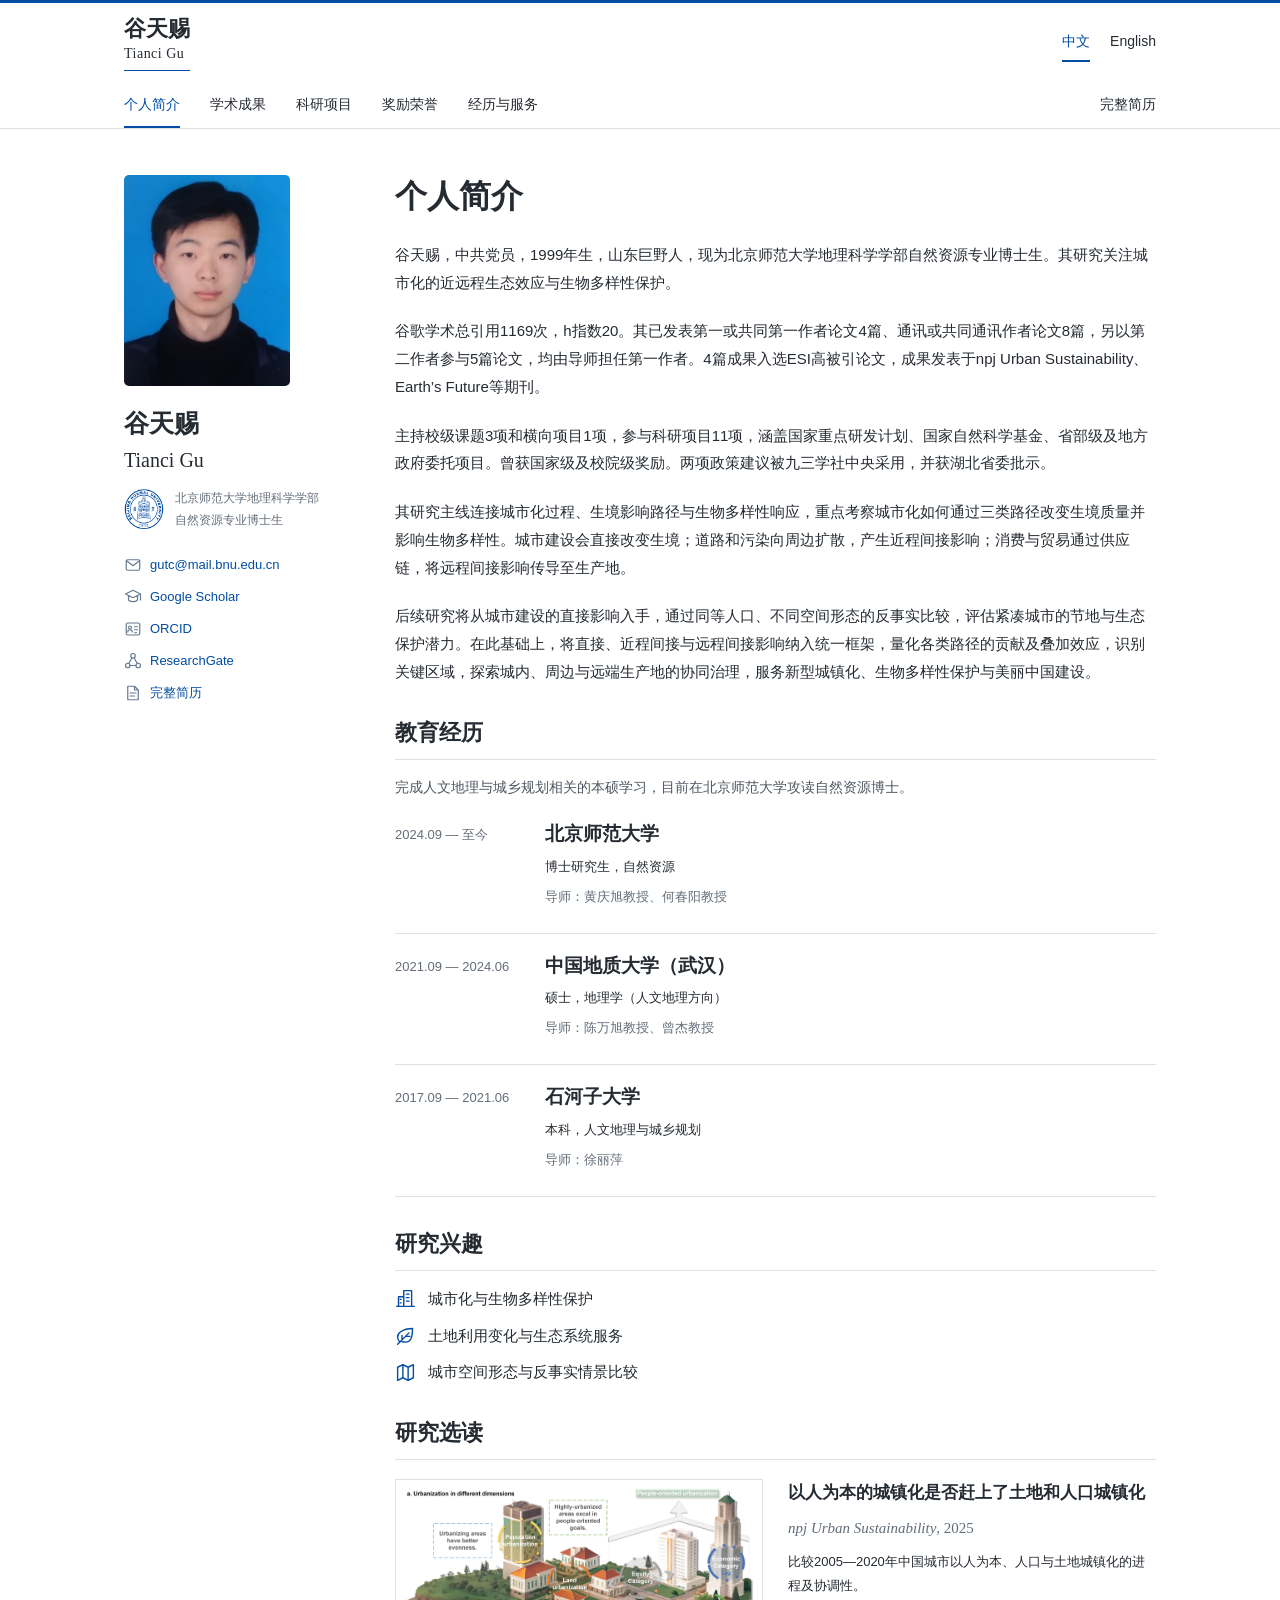
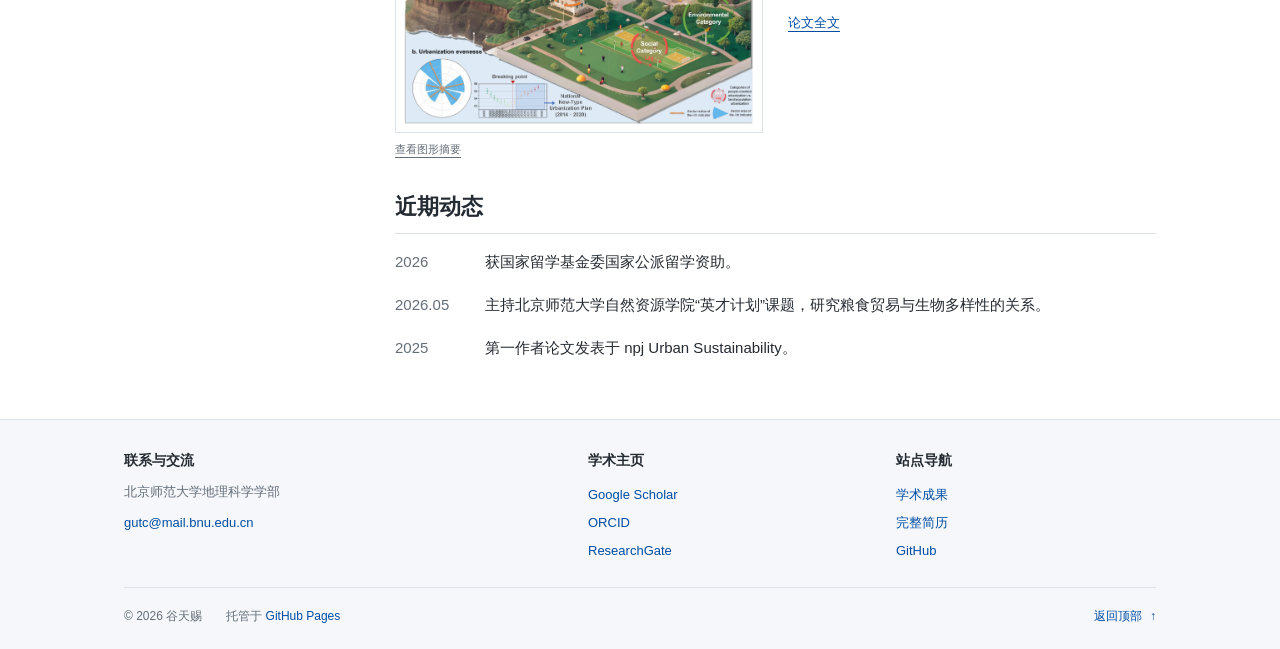
==== index.html @ 749463bf "fix(content): reconcile publication metadata and downloadable CV" ====
<!doctype html>
<html lang="zh-CN">
<head>
  <meta charset="utf-8">
  <meta name="viewport" content="width=device-width, initial-scale=1">
  <meta name="description" content="谷天赐，北京师范大学自然资源博士生，研究城市化生态效应与生物多样性保护。个人简介。">
  <meta name="theme-color" content="#004da3">
  <meta property="og:title" content="谷天赐 个人简介">
  <meta property="og:description" content="Tianci Gu, PhD student in Natural Resources at Beijing Normal University.">
  <meta property="og:type" content="website">
  <link rel="canonical" href="https://sea993.github.io/CV_GUTIANCI/">
  <link rel="icon" href="assets/favicon.svg" type="image/svg+xml">
  <link rel="stylesheet" href="assets/style.css?v=1791884902904368500">
  <title>谷天赐 个人简介</title>
  <script src="assets/content.js?v=1791884902904368500" defer></script>
  <script src="assets/app.js?v=1791884902904368500" defer></script>
</head>
<body id="top" data-page="about" data-asset-version="1791884902904368500">
  <a class="skip-link" href="#main" data-i18n="skip">跳到正文</a>
  <header class="site-header">
    <div class="header-inner">
      <a class="wordmark" href="index.html" data-page-link="about"><span lang="zh-CN" data-profile-name="zh">谷天赐</span><span class="wordmark-en" lang="en" data-profile-name="en">Tianci Gu</span></a>
      <div class="header-controls">
        <div class="language-switch" role="group" aria-label="语言选择 Language selection">
          <button type="button" data-language="zh" aria-pressed="true">中文</button>
          <button type="button" data-language="en" aria-pressed="false">English</button>
        </div>
        <button class="menu-button" type="button" aria-expanded="false" aria-controls="site-nav" data-i18n="menu">菜单</button>
      </div>
    </div>
    <nav class="site-nav" id="site-nav" aria-label="主要导航"><a href="index.html" data-page-link="about" data-i18n="about" aria-current="page">个人简介</a><a href="publications.html" data-page-link="publications" data-i18n="publications">学术成果</a><a href="projects.html" data-page-link="projects" data-i18n="projects">科研项目</a><a href="awards.html" data-page-link="awards" data-i18n="awards">奖励荣誉</a><a href="service.html" data-page-link="service" data-i18n="service">经历与服务</a><a href="cv.html" data-page-link="cv" data-i18n="cv">完整简历</a></nav>
  </header>
  <main id="main" class="page-shell"><section id="about" class="about-layout" aria-labelledby="home-title">
  <aside class="profile-sidebar">
    <figure class="portrait-block"><img src="assets/portrait.jpeg" width="150" height="191" alt="谷天赐 Tianci Gu" fetchpriority="high"></figure>
    <h2 id="profile-name">谷天赐 <span>Tianci Gu</span></h2>
    <div class="profile-institution"><img class="institution-seal" src="assets/bnu-seal.png" width="40" height="40" alt="北京师范大学 Beijing Normal University"><p id="profile-position" class="profile-position">北京师范大学地理科学学部<br>自然资源专业博士生</p></div>
    <div class="contact-links">
  <a href="mailto:gutc@mail.bnu.edu.cn" data-email><svg class="contact-icon" aria-hidden="true"><use href="assets/icons.svg#mail"></use></svg><span>gutc@mail.bnu.edu.cn</span></a>
  <a id="scholar-link" href="https://scholar.google.com/citations?user=gLpuU54AAAAJ" target="_blank" rel="noopener"><svg class="contact-icon" aria-hidden="true"><use href="assets/icons.svg#scholar"></use></svg><span>Google Scholar</span></a>
  <a id="orcid-link" href="https://orcid.org/0000-0001-9466-5545" target="_blank" rel="noopener"><svg class="contact-icon" aria-hidden="true"><use href="assets/icons.svg#identity"></use></svg><span>ORCID</span></a>
  <a id="researchgate-link" href="https://www.researchgate.net/profile/Tianci-Gu-2" target="_blank" rel="noopener"><svg class="contact-icon" aria-hidden="true"><use href="assets/icons.svg#network"></use></svg><span>ResearchGate</span></a>
  <a href="cv.html" data-page-link="cv"><svg class="contact-icon" aria-hidden="true"><use href="assets/icons.svg#document"></use></svg><span data-i18n="cv">完整简历</span></a>
</div>
  </aside>
  <div class="about-main">
    <h1 id="home-title" class="about-title" data-i18n="about">个人简介</h1>
    <div id="home-biography" class="home-biography"></div>
    <section id="education" class="home-education" aria-labelledby="education-title">
      <h2 id="education-title" data-i18n="education">教育经历</h2>
      <p class="page-lead" data-page-summary="education"></p>
      <div id="education-list" class="education-list"></div>
    </section>
    <h2 data-i18n="researchInterests">研究兴趣</h2><ul id="home-research" class="research-interests"></ul>
    <h2 data-i18n="selectedResearch">研究选读</h2><div id="home-featured" class="featured-research"></div>
    <h2 data-i18n="recentNews">近期动态</h2><ul id="home-news" class="news-list"></ul>
  </div>
</section><noscript><p>请开启JavaScript浏览网站内容，或<a href="assets/tianci-gu-cv.docx?v=1791884902904368500">下载Word简历</a>。 Enable JavaScript to browse this site, or download the CV.</p></noscript></main>
  <footer class="site-footer" id="site-footer">
    <div class="footer-inner">
      <div class="footer-main">
        <section class="footer-contact" aria-labelledby="footer-contact-title">
          <h2 id="footer-contact-title" data-i18n="footerContact">联系与交流</h2>
          <p id="footer-affiliation">北京师范大学地理科学学部</p>
          <a href="mailto:gutc@mail.bnu.edu.cn" data-email><span>gutc@mail.bnu.edu.cn</span></a>
        </section>
        <nav aria-labelledby="footer-academic-title">
          <h2 id="footer-academic-title" data-i18n="footerAcademic">学术主页</h2>
          <ul>
            <li><a id="footer-scholar-link" href="https://scholar.google.com/citations?user=gLpuU54AAAAJ" target="_blank" rel="noopener">Google Scholar</a></li>
            <li><a id="footer-orcid-link" href="https://orcid.org/0000-0001-9466-5545" target="_blank" rel="noopener">ORCID</a></li>
            <li><a id="footer-researchgate-link" href="https://www.researchgate.net/profile/Tianci-Gu-2" target="_blank" rel="noopener">ResearchGate</a></li>
          </ul>
        </nav>
        <nav aria-labelledby="footer-explore-title">
          <h2 id="footer-explore-title" data-i18n="footerExplore">站点导航</h2>
          <ul>
            <li><a href="publications.html" data-page-link="publications" data-i18n="publications">学术成果</a></li>
            <li><a href="cv.html" data-page-link="cv" data-i18n="cv">完整简历</a></li>
            <li><a href="https://github.com/sea993/CV_GUTIANCI" target="_blank" rel="noopener">GitHub</a></li>
          </ul>
        </nav>
      </div>
      <div class="footer-bottom">
        <p id="footer-copyright">© 2026 谷天赐</p>
        <p class="footer-host"><span data-i18n="footerHosted">托管于</span> <a href="https://pages.github.com/" target="_blank" rel="noopener">GitHub Pages</a></p>
        <a class="back-to-top" href="#top"><span data-i18n="backToTop">返回顶部</span><span aria-hidden="true">↑</span></a>
      </div>
    </div>
  </footer>
</body>
</html>
---- assets/style.css ----
:root {
  --ink: #252b32; --muted: #646e79; --accent: #004da3; --line: #dce2e8;
  --heading-font: Georgia, "Microsoft YaHei", serif;
  --body-font: "Microsoft YaHei", "PingFang SC", sans-serif;
  --interface-font: "Segoe UI", "Microsoft YaHei", sans-serif;
}
* { box-sizing: border-box; }
html { scroll-padding-top: 130px; }
body { margin: 0; min-height: 100vh; display: flex; flex-direction: column; color: var(--ink); background: #fff; font: 15px/1.85 var(--body-font); }
html[lang="en"] body { font-family: var(--interface-font); }
a { color: var(--accent); text-underline-offset: 4px; text-decoration-thickness: 1px; }
a:hover { text-decoration: underline; }
button, input { font: inherit; color: inherit; }
button { cursor: pointer; }
button:focus-visible, a:focus-visible, input:focus-visible, summary:focus-visible { outline: 2px solid var(--accent); outline-offset: 4px; }
img { display: block; max-width: 100%; }
[hidden] { display: none !important; }
h1, h2, h3 { font-family: var(--heading-font); }
h2 { font-size: 22px; line-height: 1.45; margin: 0 0 17px; }
p { margin: 0 0 16px; }
.visually-hidden { position: absolute; width: 1px; height: 1px; padding: 0; overflow: hidden; clip: rect(0,0,0,0); white-space: nowrap; border: 0; }
.skip-link { position: fixed; left: 20px; top: -100px; z-index: 20; background: #fff; padding: 10px 20px; }
.skip-link:focus { top: 10px; }
.site-header { flex: none; border-top: 3px solid var(--accent); border-bottom: 1px solid var(--line); background: #fff; position: sticky; top: 0; z-index: 10; }
.header-inner { max-width: 1096px; margin: auto; min-height: 70px; padding: 12px 32px; display: flex; align-items: center; justify-content: space-between; gap: 24px; }
.wordmark { display: inline-grid; justify-items: start; gap: 2px; flex: none; padding-bottom: 7px; border-bottom: 1px solid var(--accent); color: var(--ink); font: 700 22px/1.25 var(--heading-font); text-decoration: none; white-space: nowrap; }
.wordmark-en { font: 400 14px/1.3 var(--heading-font); letter-spacing: .035em; }
.wordmark:hover { color: var(--accent); text-decoration: none; }
.header-controls { display: flex; align-items: center; gap: 24px; }
.language-switch { display: flex; gap: 20px; font: 14px/1.5 var(--interface-font); }
.language-switch button { padding: 8px 0; border: 0; border-bottom: 2px solid transparent; background: none; }
.language-switch button[aria-pressed="true"] { color: var(--accent); border-bottom-color: var(--accent); }
.site-nav { max-width: 1096px; padding: 0 32px; margin: auto; display: flex; gap: 30px; align-items: center; font: 14px/1.5 var(--interface-font); }
.site-nav a { color: var(--ink); padding: 11px 0; border-bottom: 2px solid transparent; text-decoration: none; white-space: nowrap; }
.site-nav a:hover, .site-nav a[aria-current="page"] { color: var(--accent); }
.site-nav a[aria-current="page"] { border-bottom-color: var(--accent); }
.site-nav a:last-child { margin-left: auto; }
.menu-button { display: none; padding: 7px 13px; border: 1px solid var(--line); background: none; font: 14px var(--interface-font); }
.page-shell { width: 100%; flex: 1; max-width: 1096px; margin: 0 auto; padding: 0 32px 42px; }
.site-footer { flex: none; background: #f5f7fa; border-top: 1px solid var(--line); color: var(--muted); font: 13px/1.7 var(--interface-font); }
.footer-inner { max-width: 1096px; margin: 0 auto; padding: 30px 32px 20px; }
.footer-main { display: grid; grid-template-columns: minmax(0,1.6fr) minmax(0,1fr) minmax(0,1fr); gap: 48px; }
.site-footer h2 { margin: 0 0 10px; color: var(--ink); font: 600 14px/1.5 var(--interface-font); }
.site-footer p { margin: 0; }
.footer-contact p { max-width: 290px; margin-bottom: 6px; }
.site-footer a { display: inline-block; padding: 3px 0; text-decoration: none; }
.site-footer a:hover { text-decoration: underline; }
.site-footer ul { list-style: none; margin: 0; padding: 0; }
.footer-bottom { display: flex; align-items: center; gap: 24px; margin-top: 22px; padding-top: 15px; border-top: 1px solid var(--line); font-size: 12px; }
.site-footer .back-to-top { display: inline-flex; align-items: center; gap: 8px; margin-left: auto; white-space: nowrap; }
.about-layout { display: grid; grid-template-columns: 215px minmax(0,1fr); gap: 56px; padding-top: 46px; }
.profile-sidebar .portrait-block { margin: 0 0 22px; }
.portrait-block img { width: 150px; height: 191px; object-fit: cover; object-position: center 26%; border-radius: 5px; }
.profile-sidebar .portrait-block img { width: 166px; height: 211px; }
.profile-institution { display: flex; align-items: center; gap: 11px; margin: 0 0 22px; }
.institution-seal { width: 40px; height: 40px; flex: none; }
.profile-institution .profile-position { margin: 0; font-size: 12px; }
.profile-sidebar #profile-name { font-size: 25px; margin: 0 0 14px; }
.profile-sidebar #profile-name span { display: block; margin: 7px 0 0; font-size: 20px; font-weight: 400; }
.profile-position { color: var(--muted); font-size: 13px; line-height: 1.85; margin-bottom: 20px; }
.contact-links { display: flex; flex-wrap: wrap; gap: 10px 24px; font: 14px/1.7 var(--interface-font); }
.contact-links a { display: inline-flex; align-items: center; gap: 8px; text-decoration: none; }
.contact-icon, .interest-icon { width: 18px; height: 18px; flex: none; fill: none; stroke: currentColor; stroke-width: 1.6; stroke-linecap: round; stroke-linejoin: round; }
.contact-icon { color: #667b92; }
.contact-links a:hover .contact-icon { color: var(--accent); }
.contact-links a:hover { text-decoration: underline; }
.profile-sidebar .contact-links { flex-direction: column; align-items: flex-start; font-size: 13px; gap: 10px; }
.about-title { font: 700 32px/1.35 var(--heading-font); margin: 0 0 23px; }
.home-biography p { margin-bottom: 21px; }
.about-main > h2, .home-education > h2 { margin: 31px 0 14px; padding-bottom: 10px; border-bottom: 1px solid var(--line); }
.plain-list { margin: 0; padding-left: 21px; }
.plain-list li { padding-left: 3px; margin-bottom: 7px; }
.research-interests { margin: 0; padding: 0; list-style: none; display: grid; gap: 9px; }
.research-interests li { display: flex; align-items: center; gap: 12px; }
.interest-icon { color: var(--accent); width: 21px; height: 21px; }
.featured-study { display: grid; grid-template-columns: minmax(0,1fr) minmax(0,1fr); gap: 25px; align-items: start; padding: 5px 0 2px; }
.research-figure { margin: 0; min-width: 0; }
.research-image-link { display: block; background: #fff; border: 1px solid var(--line); padding: 8px; }
.research-image-link:hover { border-color: var(--accent); }
.research-figure img { width: 100%; height: auto; display: block; }
.research-figure figcaption { margin-top: 8px; font: 11px/1.6 var(--interface-font); color: var(--muted); }
.research-figure figcaption br { display: none; }
.research-figure figcaption a { color: var(--muted); margin-right: 6px; }
.featured-copy h3 { margin: 0 0 10px; font: 600 17px/1.6 var(--body-font); }
html[lang="en"] .featured-copy h3 { font-family: var(--interface-font); font-size: 17px; }
.featured-copy h3 a { color: var(--ink); text-decoration: none; }
.featured-copy h3 a:hover { color: var(--accent); text-decoration: underline; }
.featured-copy p { margin-bottom: 10px; font-size: 13px; line-height: 1.85; }
.featured-copy .featured-venue { color: var(--muted); font: 15px/1.6 var(--heading-font); }
.article-link { font: 13px/1.7 var(--interface-font); text-underline-offset: 4px; }
.news-list { padding: 0; margin: 0; list-style: none; }
.news-list li { display: grid; grid-template-columns: 78px minmax(0,1fr); gap: 12px; margin-bottom: 15px; }
.news-date { color: var(--muted); font-family: var(--interface-font); font-variant-numeric: tabular-nums; }
.about-section { padding-top: 26px; }
.profile-header { display: grid; grid-template-columns: minmax(0,1fr) 150px; gap: 55px; margin-bottom: 27px; }
#profile-name { font: 700 38px/1.3 var(--heading-font); margin: 0 0 18px; }
#profile-name span { font-size: 24px; font-weight: 400; margin-left: 20px; white-space: nowrap; }
.bio { margin-bottom: 18px; }
.profile-header .portrait-block { margin: 4px 0 0; }
.biography { max-width: 960px; }
.scholar-summary { margin-top: 28px; }
.metrics-table { width: 540px; max-width: 100%; border-collapse: collapse; font: 15px/1.7 var(--interface-font); border-top: 1px solid var(--ink); }
.metrics-table th, .metrics-table td { padding: 8px 18px 8px 0; border-bottom: 1px solid var(--line); text-align: right; font-weight: 400; }
.metrics-table th:first-child { text-align: left; width: 40%; }
.metrics-table thead { color: var(--muted); font-size: 13px; }
.metrics-table tbody td { font-size: 18px; font-variant-numeric: tabular-nums; }
.metrics-note { color: var(--muted); font: 12px/1.7 var(--interface-font); margin: 10px 0 0; }
.research-statement { margin-top: 31px; max-width: 960px; }
.personal-details { margin-top: 24px; font-size: 13px; }
.personal-details summary { color: var(--muted); cursor: pointer; width: max-content; }
.personal-details dl { display: grid; grid-template-columns: max-content 1fr max-content 1fr; gap: 8px 22px; margin-top: 18px; }
.personal-details dt { color: var(--muted); }
.personal-details dd { margin: 0; overflow-wrap: anywhere; }
.content-section { padding-top: 40px; }
.page-title { font: 700 32px/1.4 var(--heading-font); margin: 0 0 25px; padding-bottom: 13px; border-bottom: 1px solid var(--line); }
.page-lead { max-width: 960px; margin: 0 0 27px; color: #4d5761; font-size: 15px; line-height: 1.9; }
.education-item { display: grid; grid-template-columns: 190px minmax(0,1fr); gap: 28px; padding: 23px 0; border-bottom: 1px solid var(--line); }
.education-item:first-child { padding-top: 4px; }
.school-name { margin: 0 0 9px; font: 600 22px/1.5 var(--heading-font); }
.education-item p { margin-bottom: 6px; }
.education-item .dates { color: var(--muted); font: 14px/1.75 var(--interface-font); padding-top: 4px; }
.advisors { color: var(--muted); font-size: 14px; }
.education-scores { display: flex; flex-wrap: wrap; gap: 6px 30px; font: 13px/1.8 var(--interface-font); }
.home-education .page-lead { font-size: 14px; margin-bottom: 18px; }
.home-education .education-item { grid-template-columns: 130px minmax(0,1fr); gap: 20px; padding: 18px 0; }
.home-education .education-item:first-child { padding-top: 2px; }
.home-education .school-name { font-size: 19px; margin-bottom: 6px; }
.home-education .education-item p { font-size: 13px; }
.publication-tools { margin: 0 0 22px; }
.publication-filters { display: flex; flex-wrap: wrap; gap: 6px 23px; margin-bottom: 17px; }
.filter-button { border: 0; border-bottom: 2px solid transparent; background: none; padding: 6px 0; color: var(--muted); font: 13px/1.75 var(--interface-font); }
.filter-button[aria-pressed="true"] { color: var(--accent); border-bottom-color: var(--accent); }
.filter-button:hover { color: var(--accent); }
.search-label { display: block; width: 370px; max-width: 100%; }
.search-label input { border: 1px solid #a9b3bf; background: #fff; border-radius: 0; width: 100%; padding: 8px 12px; font: 14px/1.7 var(--interface-font); }
.result-count { margin: 0 0 10px; color: var(--muted); font: 12px/1.7 var(--interface-font); }
.publication { padding: 17px 0; border-bottom: 1px solid var(--line); }
.publication:first-child { padding-top: 2px; }
.publication-illustrated { display: grid; grid-template-columns: 215px minmax(0,1fr); gap: 25px; align-items: start; }
.publication-illustrated .research-figure figcaption br { display: block; }
.publication-copy { min-width: 0; padding-left: 32px; }
.publication-title { position: relative; font: 600 17px/1.65 var(--interface-font); margin: 0 0 7px; }
.publication-number { position: absolute; top: 0; left: -32px; min-width: 24px; text-align: right; color: var(--accent); font-weight: 400; font-variant-numeric: tabular-nums; }
.publication p { margin: 6px 0; overflow-wrap: anywhere; }
.original-title { color: var(--muted); font-size: 13px; }
.authors { color: #4d5761; font-size: 13px; line-height: 1.8; }
.authors strong { color: var(--ink); font-weight: 600; }
.venue { font-size: 14px; }
.venue em { font-family: var(--heading-font); font-size: 16px; }
.publication-notes { display: flex; gap: 20px; flex-wrap: wrap; color: var(--muted); font: 12px/1.7 var(--interface-font); }
.status { color: var(--accent); }
.empty-message { padding: 24px 0; }
.group-block { margin-bottom: 28px; }
.group-title { font: 600 22px/1.5 var(--heading-font); margin: 0 0 16px; }
.record-list { list-style: none; margin: 0; padding: 0; }
.record-item { display: grid; grid-template-columns: 175px minmax(0,1fr); gap: 27px; padding: 12px 0; }
.record-date { color: var(--muted); font: 13px/1.8 var(--interface-font); margin: 2px 0 0; font-variant-numeric: tabular-nums; }
.record-title { font-size: 16px; font-weight: 600; line-height: 1.8; margin: 0; }
.record-program { color: var(--muted); font-size: 13px; line-height: 1.85; margin: 7px 0 0; }
.record-full { font-size: 14px; margin: 0; }
#award-list .record-item { grid-template-columns: 102px minmax(0,1fr); gap: 22px; padding: 9px 0; }
#award-list .record-title { font-size: 15px; font-weight: 400; }
.skills-list { display: grid; grid-template-columns: 160px minmax(0,1fr); gap: 15px 25px; margin: 0; font-size: 14px; }
.skills-list dt { font-weight: 600; }
.skills-list dd { margin: 0; }
.service-group { margin-bottom: 33px; }
.service-group > .group-title { padding-bottom: 12px; border-bottom: 1px solid var(--line); margin-bottom: 23px; }
.service-entry { margin-bottom: 25px; }
.service-title { font: 600 16px/1.8 var(--body-font); margin: 0 0 9px; }
html[lang="en"] .service-title { font-family: var(--interface-font); }
.service-entry ul { padding-left: 22px; margin: 0; }
.service-entry li { padding-left: 3px; margin-bottom: 7px; overflow-wrap: anywhere; }
.policy-list { list-style: none; margin: 0; padding: 0 0 0 6px; }
.policy-list li { padding-left: 16px; text-indent: -16px; }
.policy-list li > span { display: inline-block; width: 16px; text-indent: 0; }
.print-actions { padding-top: 28px; display: flex; justify-content: flex-end; align-items: center; flex-wrap: wrap; gap: 22px; font: 14px var(--interface-font); }
.print-actions button { background: #fff; border: 1px solid var(--line); padding: 8px 16px; font: inherit; }
body[data-page="cv"] .content-section { padding-top: 42px; }
body[data-page="cv"] .page-title { font-size: 28px; }
@media (max-width: 850px) {
  .menu-button { display: block; }
  .site-nav { display: none; flex-wrap: wrap; gap: 0 25px; padding-bottom: 12px; }
  .site-nav.is-open { display: flex; }
  .site-nav a:last-child { margin-left: 0; }
  html { scroll-padding-top: 90px; }
  .about-layout { grid-template-columns: 190px minmax(0,1fr); gap: 33px; }
  .education-item { grid-template-columns: 155px minmax(0,1fr); gap: 23px; }
}
@media (max-width: 700px) {
  .about-layout { display: block; padding-top: 28px; }
  .profile-sidebar { display: grid; grid-template-columns: 90px minmax(0,1fr); gap: 9px 20px; margin-bottom: 30px; }
  .profile-sidebar .portrait-block { grid-column: 1; grid-row: 1 / span 2; margin: 0; }
  .profile-sidebar .portrait-block img { width: 90px; height: 115px; }
  .profile-sidebar #profile-name { grid-column: 2; grid-row: 1; margin: 0; font-size: 24px; }
  .profile-sidebar #profile-name span { margin-top: 4px; font-size: 18px; }
  .profile-sidebar .profile-institution { grid-column: 2; grid-row: 2; margin: 0; gap: 8px; }
  .profile-sidebar .institution-seal { width: 30px; height: 30px; }
  .profile-sidebar .profile-position { margin: 0; font-size: 11px; }
  .profile-sidebar .contact-links { grid-column: 1 / -1; flex-direction: row; gap: 9px 20px; margin-top: 9px; }
}
@media (max-width: 600px) {
  body { font-size: 14px; line-height: 1.9; }
  .header-inner { padding: 11px 20px; gap: 14px; min-height: 69px; }
  .wordmark { font-size: 20px; gap: 1px; padding-bottom: 5px; }
  .wordmark-en { font-size: 12px; }
  .header-controls { gap: 15px; }
  .language-switch { gap: 13px; font-size: 13px; }
  .menu-button { font-size: 12px; padding: 6px 9px; }
  .site-nav { padding-left: 20px; padding-right: 20px; font-size: 13px; }
  .page-shell { padding: 0 20px 42px; }
  .footer-inner { padding: 28px 20px 18px; }
  .footer-main { grid-template-columns: repeat(2,minmax(0,1fr)); gap: 23px 28px; }
  .footer-contact { grid-column: 1 / -1; }
  .footer-bottom { display: grid; grid-template-columns: minmax(0,1fr) auto; gap: 4px 16px; margin-top: 23px; }
  #footer-copyright, .footer-host { grid-column: 1; }
  .site-footer .back-to-top { grid-column: 2; grid-row: 1 / span 2; }
  .about-title { font-size: 28px; }
  h2 { font-size: 21px; }
  .news-list li { grid-template-columns: 66px minmax(0,1fr); gap: 11px; }
  .profile-header { grid-template-columns: minmax(0,1fr) 90px; gap: 16px; margin-bottom: 23px; }
  .profile-copy { display: contents; }
  .profile-header #profile-name { grid-column: 1; grid-row: 1; font-size: 30px; margin: 0; align-self: start; }
  .profile-header #profile-name span { display: block; margin: 8px 0 0; font-size: 20px; }
  .profile-header .portrait-block { grid-column: 2; grid-row: 1 / span 2; margin: 0; }
  .profile-header .portrait-block img { width: 90px; height: 115px; }
  .profile-header .profile-position { grid-column: 1; grid-row: 2; margin: 0; font-size: 12px; }
  .profile-header .bio, .profile-header .contact-links { grid-column: 1 / -1; }
  .contact-links { font-size: 13px; gap: 9px 20px; }
  .metrics-table { font-size: 14px; }
  .metrics-table th, .metrics-table td { padding-right: 8px; }
  .metrics-table thead { font-size: 12px; }
  .metrics-table tbody td { font-size: 17px; }
  .personal-details dl { grid-template-columns: max-content 1fr; gap: 8px 18px; }
  .content-section { padding-top: 28px; }
  .page-title { font-size: 28px; margin-bottom: 22px; }
  .education-item { display: block; padding: 21px 0; }
  .education-item .dates { padding: 0; margin-bottom: 10px; }
  .school-name { font-size: 21px; }
  .education-scores { gap: 5px 22px; font-size: 13px; }
  .advisors { font-size: 13px; }
  .publication-filters { gap: 5px 18px; }
  .publication-title { font-size: 16px; }
  .featured-study { grid-template-columns: 1fr; gap: 16px; }
  .featured-copy h3, html[lang="en"] .featured-copy h3 { font-size: 16px; }
  .publication-illustrated { display: block; }
  .publication-illustrated .research-figure { max-width: 440px; margin: 0 0 18px; }
  .publication-illustrated .research-figure figcaption br { display: none; }
  .venue em { font-size: 15px; }
  .group-title { font-size: 21px; }
  .record-item { display: block; padding: 13px 0; }
  .record-date { margin: 0 0 6px; }
  .record-title { font-size: 15px; }
  #award-list .record-item { display: grid; grid-template-columns: 64px minmax(0,1fr); gap: 15px; }
  #award-list .record-title { font-size: 14px; }
  .skills-list { grid-template-columns: 1fr; gap: 6px; }
  .skills-list dd { margin-bottom: 13px; }
  .service-title { font-size: 15px; }
}
@media print {
  html { scroll-padding-top: 0; }
  body { display: block; min-height: 0; font-size: 10pt; line-height: 1.65; }
  .site-header, .site-footer, .publication-tools, .result-count, .print-actions, .skip-link { display: none !important; }
  .page-shell { max-width: none; padding: 0; }
  .about-section { padding-top: 0; }
  .profile-header { grid-template-columns: minmax(0,1fr) 90px; gap: 24px; margin-bottom: 20px; }
  .profile-copy { display: block; }
  #profile-name { font-size: 26pt; }
  #profile-name span { display: inline; font-size: 17pt; margin-left: 15px; }
  .portrait-block img { width: 90px; height: 115px; }
  .profile-position, .bio, .biography, .research-statement, .education-item p, .service-entry li { font-size: 10pt; }
  .contact-links { font-size: 9pt; margin-top: 12px; }
  .scholar-summary, .research-statement { margin-top: 20px; }
  .metrics-table { width: 400px; font-size: 10pt; }
  .metrics-table th, .metrics-table td { padding-top: 4px; padding-bottom: 4px; }
  .metrics-table tbody td { font-size: 12pt; }
  .content-section, body[data-page="cv"] .content-section { padding-top: 27px; }
  .page-title, body[data-page="cv"] .page-title { font-size: 18pt; margin-bottom: 17px; padding-bottom: 9px; break-after: avoid; }
  .page-lead { font-size: 10pt; margin-bottom: 15px; break-after: avoid; }
  .group-title { font-size: 14pt; break-after: avoid; }
  .publication { padding: 12px 0; break-inside: avoid; }
  .publication-title { font-size: 11pt; }
  .original-title, .authors, .publication-notes, .venue { font-size: 8.5pt; }
  .venue em { font-size: 10pt; }
  .education-item { display: grid; grid-template-columns: 125px minmax(0,1fr); padding: 15px 0; break-inside: avoid; }
  .school-name { font-size: 14pt; }
  .group-block { margin-bottom: 19px; }
  .record-item { display: grid; grid-template-columns: 100px minmax(0,1fr); gap: 20px; padding: 7px 0; break-inside: avoid; }
  .record-date, .record-title, #award-list .record-title, .record-full { font-size: 10pt; }
  .service-entry { break-inside: avoid; }
  .service-title { font-size: 11pt; }
  .skills-list { grid-template-columns: 125px minmax(0,1fr); gap: 9px 18px; font-size: 10pt; }
  .personal-details { font-size: 9pt; }
  .personal-details dl { grid-template-columns: max-content 1fr max-content 1fr; }
}
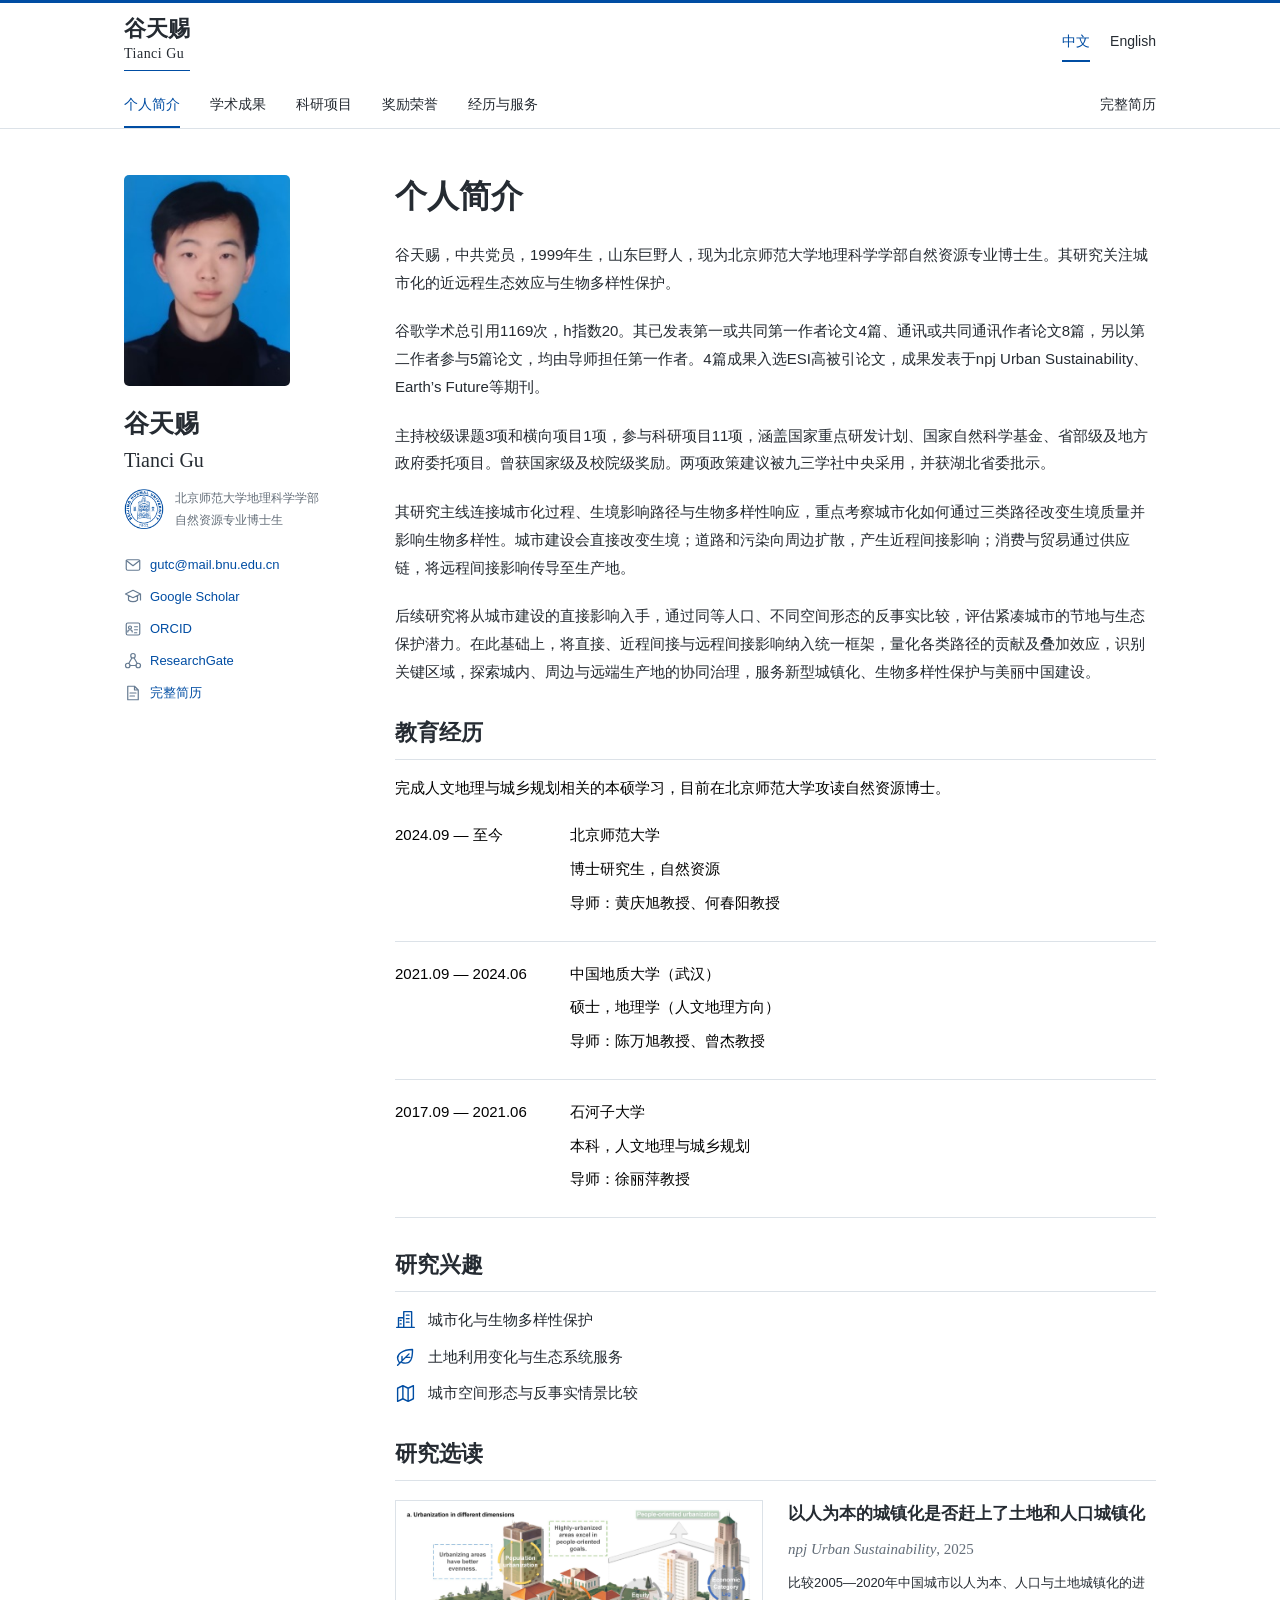
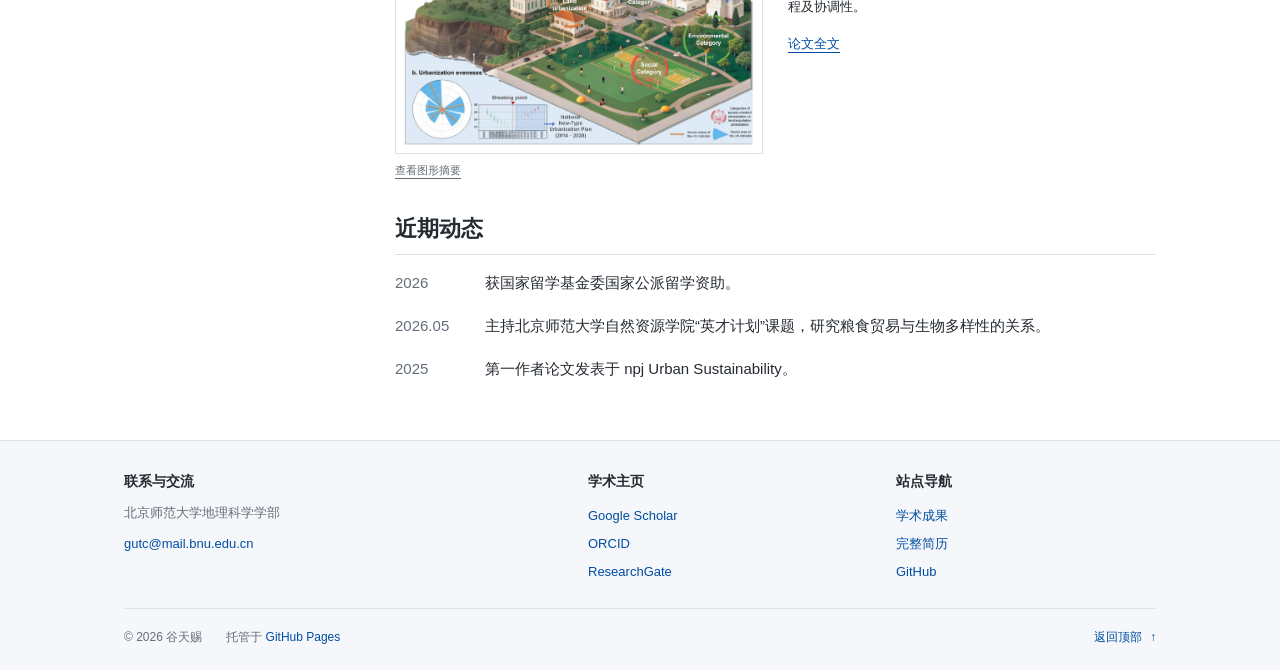
==== commit 37a4cea5: "fix(education): unify typography and advisor title" ====
--- a/index.html
+++ b/index.html
@@ -10,12 +10,12 @@
   <meta property="og:type" content="website">
   <link rel="canonical" href="https://sea993.github.io/CV_GUTIANCI/">
   <link rel="icon" href="assets/favicon.svg" type="image/svg+xml">
-  <link rel="stylesheet" href="assets/style.css?v=1791884902904368500">
+  <link rel="stylesheet" href="assets/style.css?v=1791885804924460900">
   <title>谷天赐 个人简介</title>
-  <script src="assets/content.js?v=1791884902904368500" defer></script>
-  <script src="assets/app.js?v=1791884902904368500" defer></script>
+  <script src="assets/content.js?v=1791885804924460900" defer></script>
+  <script src="assets/app.js?v=1791885804924460900" defer></script>
 </head>
-<body id="top" data-page="about" data-asset-version="1791884902904368500">
+<body id="top" data-page="about" data-asset-version="1791885804924460900">
   <a class="skip-link" href="#main" data-i18n="skip">跳到正文</a>
   <header class="site-header">
     <div class="header-inner">
@@ -55,7 +55,7 @@
     <h2 data-i18n="selectedResearch">研究选读</h2><div id="home-featured" class="featured-research"></div>
     <h2 data-i18n="recentNews">近期动态</h2><ul id="home-news" class="news-list"></ul>
   </div>
-</section><noscript><p>请开启JavaScript浏览网站内容，或<a href="assets/tianci-gu-cv.docx?v=1791884902904368500">下载Word简历</a>。 Enable JavaScript to browse this site, or download the CV.</p></noscript></main>
+</section><noscript><p>请开启JavaScript浏览网站内容，或<a href="assets/tianci-gu-cv.docx?v=1791885804924460900">下载Word简历</a>。 Enable JavaScript to browse this site, or download the CV.</p></noscript></main>
   <footer class="site-footer" id="site-footer">
     <div class="footer-inner">
       <div class="footer-main">
--- a/assets/style.css
+++ b/assets/style.css
@@ -114,18 +114,17 @@
 .content-section { padding-top: 40px; }
 .page-title { font: 700 32px/1.4 var(--heading-font); margin: 0 0 25px; padding-bottom: 13px; border-bottom: 1px solid var(--line); }
 .page-lead { max-width: 960px; margin: 0 0 27px; color: #4d5761; font-size: 15px; line-height: 1.9; }
-.education-item { display: grid; grid-template-columns: 190px minmax(0,1fr); gap: 28px; padding: 23px 0; border-bottom: 1px solid var(--line); }
+.education-item { display: grid; grid-template-columns: 190px minmax(0,1fr); gap: 28px; padding: 23px 0; border-bottom: 1px solid var(--line); color: #000; font: inherit; }
 .education-item:first-child { padding-top: 4px; }
-.school-name { margin: 0 0 9px; font: 600 22px/1.5 var(--heading-font); }
-.education-item p { margin-bottom: 6px; }
-.education-item .dates { color: var(--muted); font: 14px/1.75 var(--interface-font); padding-top: 4px; }
-.advisors { color: var(--muted); font-size: 14px; }
-.education-scores { display: flex; flex-wrap: wrap; gap: 6px 30px; font: 13px/1.8 var(--interface-font); }
-.home-education .page-lead { font-size: 14px; margin-bottom: 18px; }
-.home-education .education-item { grid-template-columns: 130px minmax(0,1fr); gap: 20px; padding: 18px 0; }
+.school-name { margin: 0 0 6px; font: inherit; }
+.education-item p { margin-bottom: 6px; font: inherit; }
+.education-item .dates { color: inherit; font: inherit; }
+.advisors { color: inherit; font: inherit; }
+.education-scores { display: flex; flex-wrap: wrap; gap: 6px 30px; font: inherit; }
+#education .page-lead { color: #000; font: inherit; }
+.home-education .page-lead { margin-bottom: 18px; }
+.home-education .education-item { grid-template-columns: 155px minmax(0,1fr); gap: 20px; padding: 18px 0; }
 .home-education .education-item:first-child { padding-top: 2px; }
-.home-education .school-name { font-size: 19px; margin-bottom: 6px; }
-.home-education .education-item p { font-size: 13px; }
 .publication-tools { margin: 0 0 22px; }
 .publication-filters { display: flex; flex-wrap: wrap; gap: 6px 23px; margin-bottom: 17px; }
 .filter-button { border: 0; border-bottom: 2px solid transparent; background: none; padding: 6px 0; color: var(--muted); font: 13px/1.75 var(--interface-font); }
@@ -235,9 +234,7 @@
   .page-title { font-size: 28px; margin-bottom: 22px; }
   .education-item { display: block; padding: 21px 0; }
   .education-item .dates { padding: 0; margin-bottom: 10px; }
-  .school-name { font-size: 21px; }
-  .education-scores { gap: 5px 22px; font-size: 13px; }
-  .advisors { font-size: 13px; }
+  .education-scores { gap: 5px 22px; }
   .publication-filters { gap: 5px 18px; }
   .publication-title { font-size: 16px; }
   .featured-study { grid-template-columns: 1fr; gap: 16px; }
@@ -282,7 +279,6 @@
   .original-title, .authors, .publication-notes, .venue { font-size: 8.5pt; }
   .venue em { font-size: 10pt; }
   .education-item { display: grid; grid-template-columns: 125px minmax(0,1fr); padding: 15px 0; break-inside: avoid; }
-  .school-name { font-size: 14pt; }
   .group-block { margin-bottom: 19px; }
   .record-item { display: grid; grid-template-columns: 100px minmax(0,1fr); gap: 20px; padding: 7px 0; break-inside: avoid; }
   .record-date, .record-title, #award-list .record-title, .record-full { font-size: 10pt; }
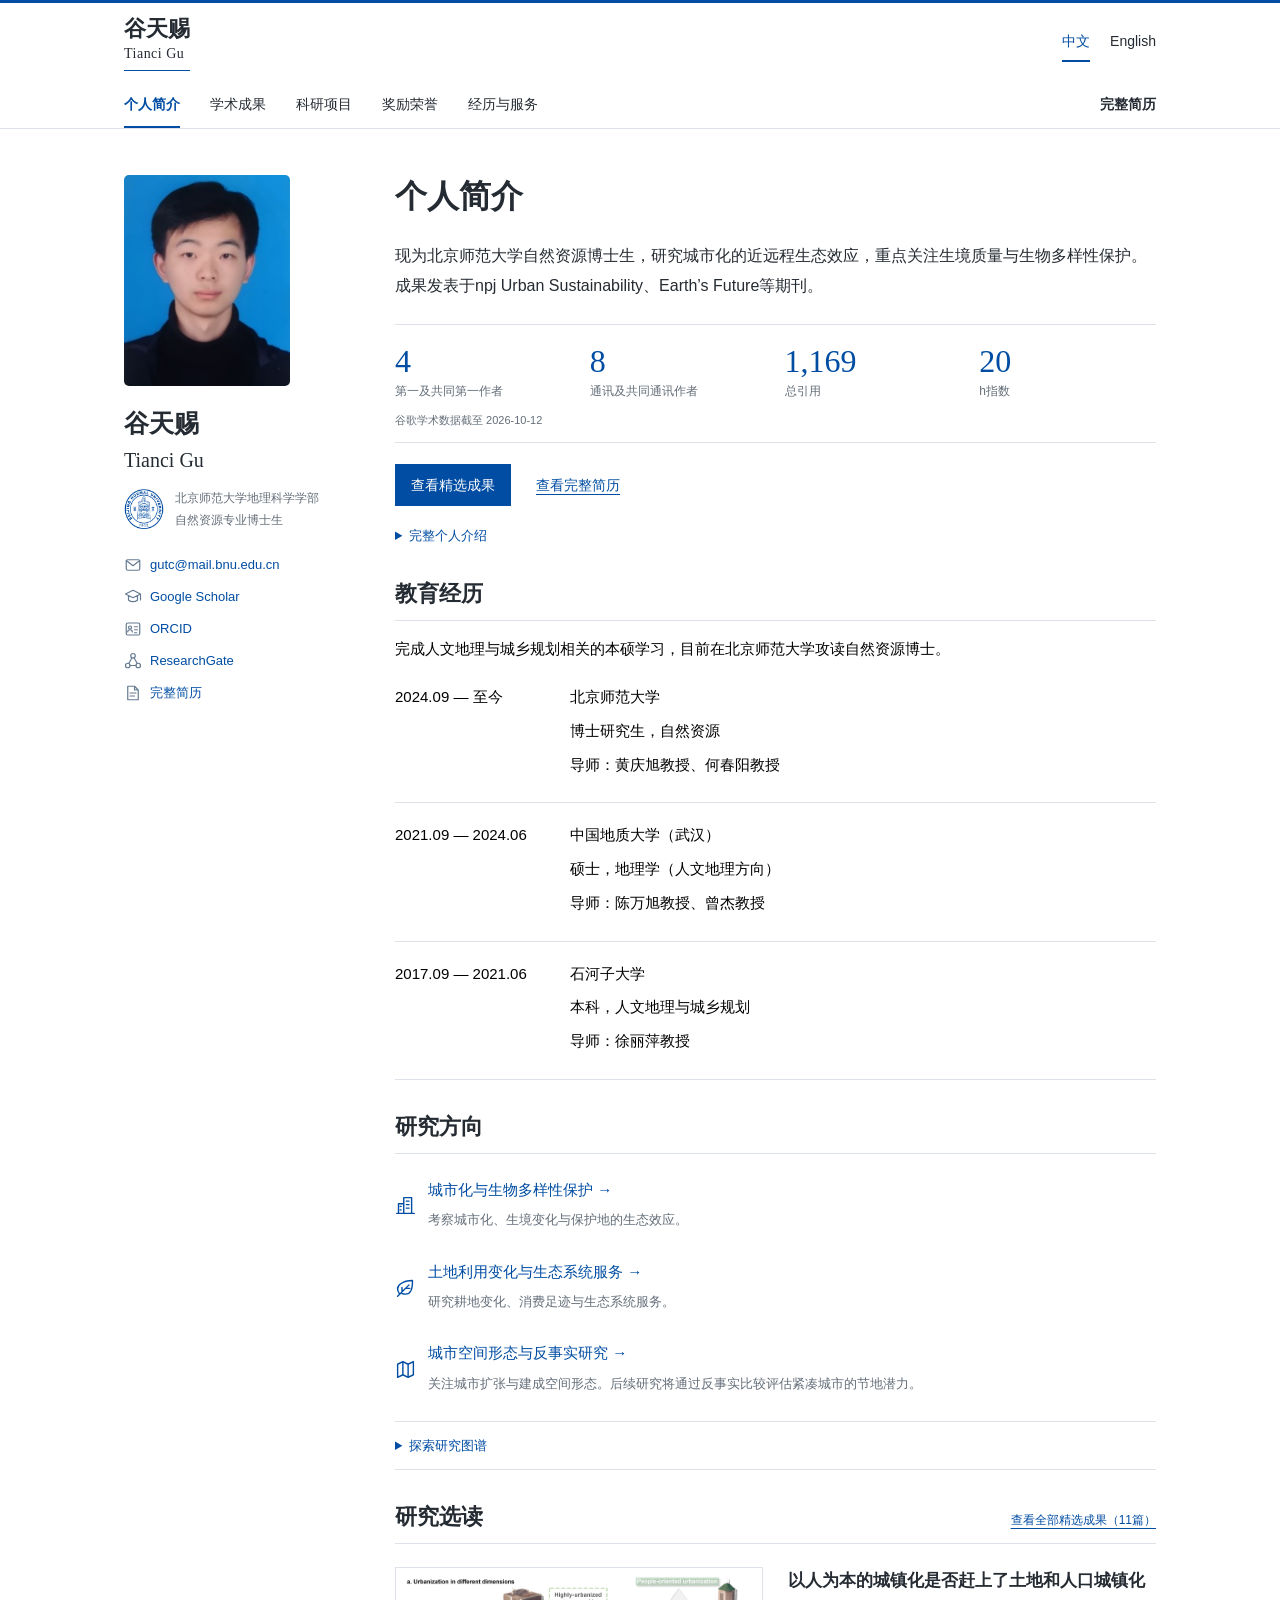
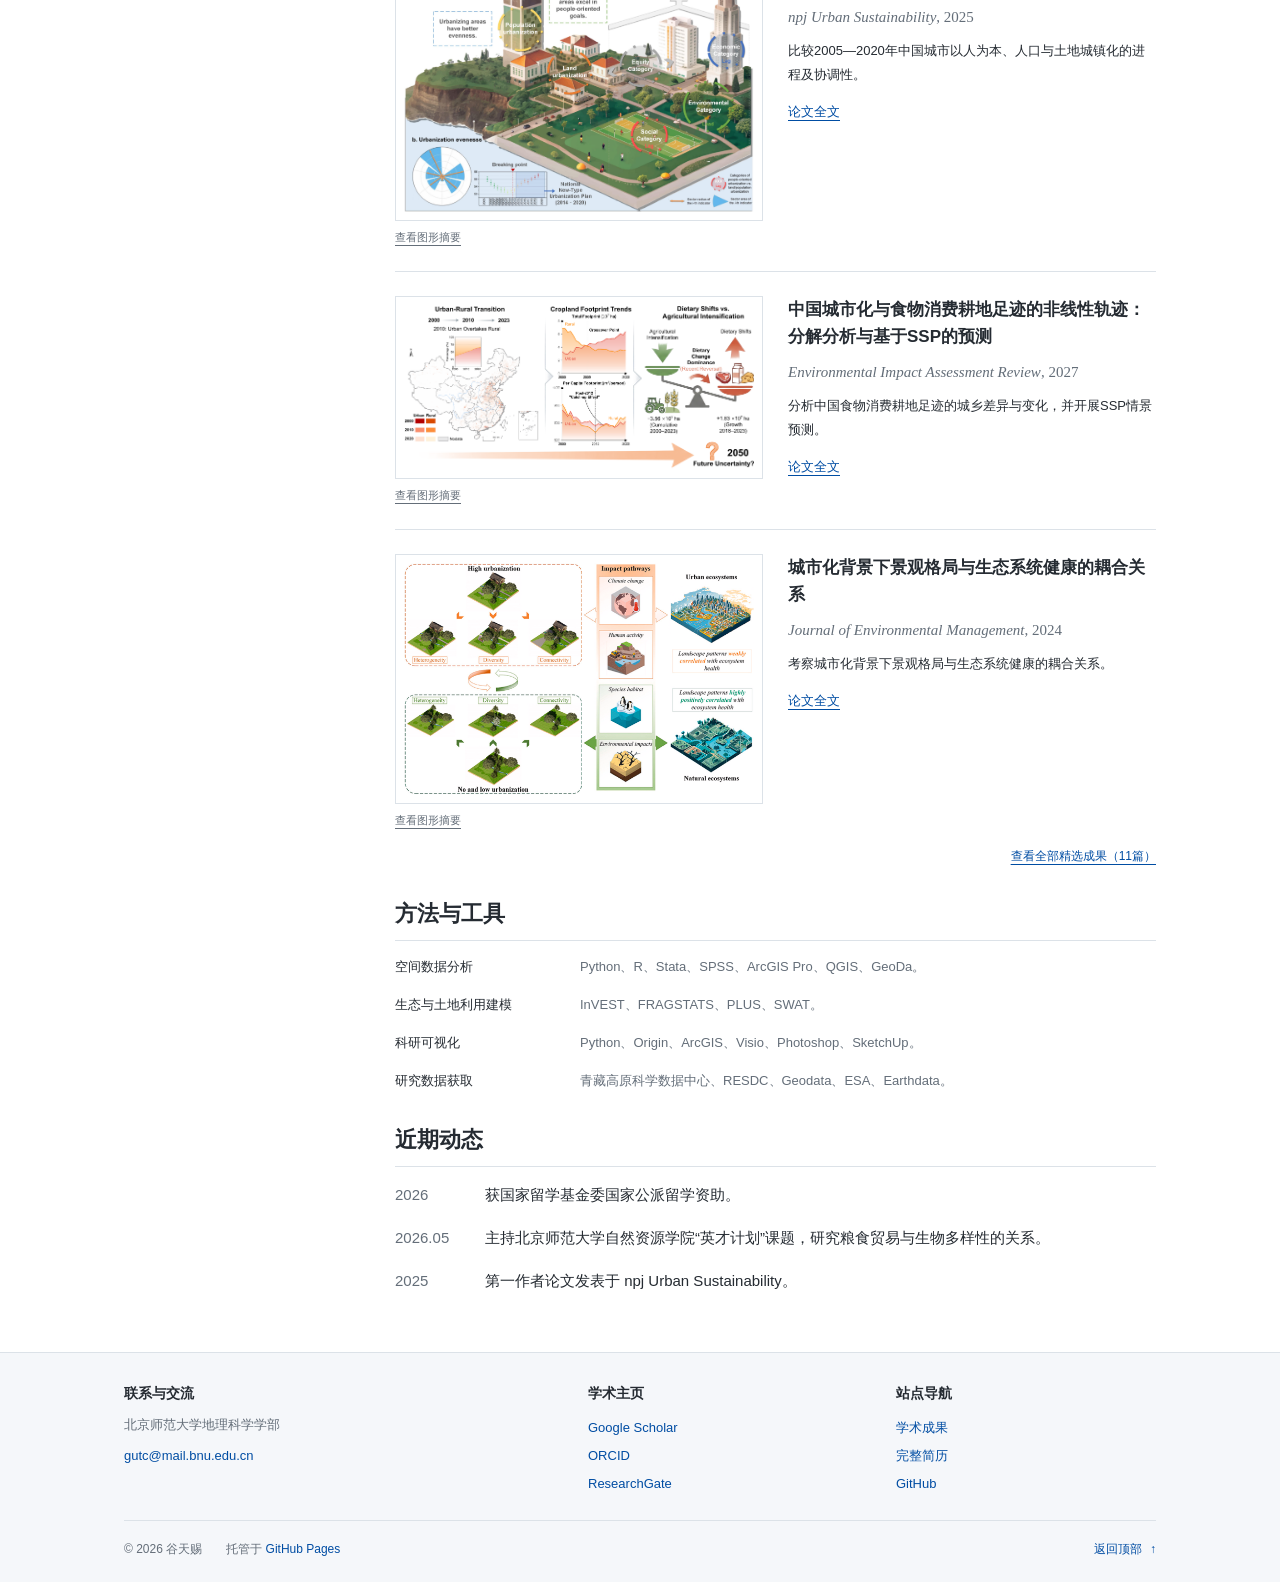
==== commit da41c007: "feat(site): add research navigation and interactive overviews" ====
--- a/index.html
+++ b/index.html
@@ -10,12 +10,12 @@
   <meta property="og:type" content="website">
   <link rel="canonical" href="https://sea993.github.io/CV_GUTIANCI/">
   <link rel="icon" href="assets/favicon.svg" type="image/svg+xml">
-  <link rel="stylesheet" href="assets/style.css?v=1791885804924460900">
+  <link rel="stylesheet" href="assets/style.css?v=1791891684807166000">
   <title>谷天赐 个人简介</title>
-  <script src="assets/content.js?v=1791885804924460900" defer></script>
-  <script src="assets/app.js?v=1791885804924460900" defer></script>
+  <script src="assets/content.js?v=1791891684807166000" defer></script>
+  <script src="assets/app.js?v=1791891684807166000" defer></script>
 </head>
-<body id="top" data-page="about" data-asset-version="1791885804924460900">
+<body id="top" data-page="about" data-asset-version="1791891684807166000">
   <a class="skip-link" href="#main" data-i18n="skip">跳到正文</a>
   <header class="site-header">
     <div class="header-inner">
@@ -25,37 +25,44 @@
           <button type="button" data-language="zh" aria-pressed="true">中文</button>
           <button type="button" data-language="en" aria-pressed="false">English</button>
         </div>
-        <button class="menu-button" type="button" aria-expanded="false" aria-controls="site-nav" data-i18n="menu">菜单</button>
+        <button class="menu-button" type="button" aria-expanded="false" aria-controls="site-nav"><span class="menu-icon" aria-hidden="true">☰</span><span data-i18n="menu">导航</span></button>
       </div>
     </div>
     <nav class="site-nav" id="site-nav" aria-label="主要导航"><a href="index.html" data-page-link="about" data-i18n="about" aria-current="page">个人简介</a><a href="publications.html" data-page-link="publications" data-i18n="publications">学术成果</a><a href="projects.html" data-page-link="projects" data-i18n="projects">科研项目</a><a href="awards.html" data-page-link="awards" data-i18n="awards">奖励荣誉</a><a href="service.html" data-page-link="service" data-i18n="service">经历与服务</a><a href="cv.html" data-page-link="cv" data-i18n="cv">完整简历</a></nav>
+    <nav class="quick-nav" aria-label="快捷导航"><a href="index.html" data-page-link="about" data-i18n="profileShort" aria-current="page">简介</a><a href="publications.html" data-page-link="publications" data-i18n="publications">学术成果</a><a href="projects.html" data-page-link="projects" data-i18n="projectsShort">科研项目</a></nav>
   </header>
   <main id="main" class="page-shell"><section id="about" class="about-layout" aria-labelledby="home-title">
   <aside class="profile-sidebar">
     <figure class="portrait-block"><img src="assets/portrait.jpeg" width="150" height="191" alt="谷天赐 Tianci Gu" fetchpriority="high"></figure>
     <h2 id="profile-name">谷天赐 <span>Tianci Gu</span></h2>
     <div class="profile-institution"><img class="institution-seal" src="assets/bnu-seal.png" width="40" height="40" alt="北京师范大学 Beijing Normal University"><p id="profile-position" class="profile-position">北京师范大学地理科学学部<br>自然资源专业博士生</p></div>
-    <div class="contact-links">
+    <details class="profile-contact"><summary data-i18n="contactDetails">联系方式与学术主页</summary><div class="contact-links">
   <a href="mailto:gutc@mail.bnu.edu.cn" data-email><svg class="contact-icon" aria-hidden="true"><use href="assets/icons.svg#mail"></use></svg><span>gutc@mail.bnu.edu.cn</span></a>
   <a id="scholar-link" href="https://scholar.google.com/citations?user=gLpuU54AAAAJ" target="_blank" rel="noopener"><svg class="contact-icon" aria-hidden="true"><use href="assets/icons.svg#scholar"></use></svg><span>Google Scholar</span></a>
   <a id="orcid-link" href="https://orcid.org/0000-0001-9466-5545" target="_blank" rel="noopener"><svg class="contact-icon" aria-hidden="true"><use href="assets/icons.svg#identity"></use></svg><span>ORCID</span></a>
   <a id="researchgate-link" href="https://www.researchgate.net/profile/Tianci-Gu-2" target="_blank" rel="noopener"><svg class="contact-icon" aria-hidden="true"><use href="assets/icons.svg#network"></use></svg><span>ResearchGate</span></a>
   <a href="cv.html" data-page-link="cv"><svg class="contact-icon" aria-hidden="true"><use href="assets/icons.svg#document"></use></svg><span data-i18n="cv">完整简历</span></a>
-</div>
+</div></details>
   </aside>
   <div class="about-main">
     <h1 id="home-title" class="about-title" data-i18n="about">个人简介</h1>
-    <div id="home-biography" class="home-biography"></div>
+    <p id="home-short-bio" class="home-short-bio"></p>
+    <div id="home-metrics" class="home-metrics" aria-label="学术成果概览"></div>
+    <div class="home-actions"><a class="primary-link" href="publications.html" data-selected-link data-i18n="viewSelected">查看精选成果</a><a href="cv.html" data-page-link="cv" data-i18n="viewCv">查看完整简历</a></div>
+    <details class="full-biography"><summary data-i18n="fullBiography">完整个人介绍</summary><div id="home-biography" class="home-biography"></div></details>
     <section id="education" class="home-education" aria-labelledby="education-title">
       <h2 id="education-title" data-i18n="education">教育经历</h2>
       <p class="page-lead" data-page-summary="education"></p>
       <div id="education-list" class="education-list"></div>
     </section>
-    <h2 data-i18n="researchInterests">研究兴趣</h2><ul id="home-research" class="research-interests"></ul>
-    <h2 data-i18n="selectedResearch">研究选读</h2><div id="home-featured" class="featured-research"></div>
+    <h2 data-i18n="researchInterests">研究方向</h2><ul id="home-research" class="research-interests"></ul>
+    <details id="research-map-panel" class="research-map-panel"><summary data-i18n="exploreMap">探索研究图谱</summary><p class="map-explanation" data-i18n="mapExplanation"></p><div id="research-map"></div><div id="map-paper-links" class="map-paper-links"></div></details>
+    <div class="section-heading"><h2 data-i18n="selectedResearch">研究选读</h2><a href="publications.html" data-selected-link data-selected-count></a></div><div id="home-featured" class="featured-research"></div>
+    <p class="more-selected"><a href="publications.html" data-selected-link data-selected-count></a></p>
+    <h2 data-i18n="skills">方法与工具</h2><dl id="home-methods" class="home-methods"></dl>
     <h2 data-i18n="recentNews">近期动态</h2><ul id="home-news" class="news-list"></ul>
   </div>
-</section><noscript><p>请开启JavaScript浏览网站内容，或<a href="assets/tianci-gu-cv.docx?v=1791885804924460900">下载Word简历</a>。 Enable JavaScript to browse this site, or download the CV.</p></noscript></main>
+</section><noscript><p>请开启JavaScript浏览网站内容，或<a href="assets/tianci-gu-cv.docx?v=1791891684807166000">下载Word简历</a>。 Enable JavaScript to browse this site, or download the CV.</p></noscript></main>
   <footer class="site-footer" id="site-footer">
     <div class="footer-inner">
       <div class="footer-main">
--- a/assets/style.css
+++ b/assets/style.css
@@ -34,8 +34,12 @@
 .site-nav a { color: var(--ink); padding: 11px 0; border-bottom: 2px solid transparent; text-decoration: none; white-space: nowrap; }
 .site-nav a:hover, .site-nav a[aria-current="page"] { color: var(--accent); }
 .site-nav a[aria-current="page"] { border-bottom-color: var(--accent); }
+.site-nav a[aria-current="page"] { font-weight: 600; }
+.site-nav a[data-page-link="cv"] { font-weight: 600; }
 .site-nav a:last-child { margin-left: auto; }
-.menu-button { display: none; padding: 7px 13px; border: 1px solid var(--line); background: none; font: 14px var(--interface-font); }
+.menu-button { display: none; align-items: center; gap: 7px; padding: 7px 13px; border: 1px solid var(--line); background: none; font: 14px var(--interface-font); }
+.menu-icon { font-size: 15px; line-height: 1; }
+.quick-nav { display: none; }
 .page-shell { width: 100%; flex: 1; max-width: 1096px; margin: 0 auto; padding: 0 32px 42px; }
 .site-footer { flex: none; background: #f5f7fa; border-top: 1px solid var(--line); color: var(--muted); font: 13px/1.7 var(--interface-font); }
 .footer-inner { max-width: 1096px; margin: 0 auto; padding: 30px 32px 20px; }
@@ -67,6 +71,76 @@
 .profile-sidebar .contact-links { flex-direction: column; align-items: flex-start; font-size: 13px; gap: 10px; }
 .about-title { font: 700 32px/1.35 var(--heading-font); margin: 0 0 23px; }
 .home-biography p { margin-bottom: 21px; }
+.home-short-bio { margin-bottom: 22px; font-size: 16px; line-height: 1.9; }
+.home-metrics { display: grid; grid-template-columns: repeat(4,minmax(0,1fr)); gap: 10px 18px; padding: 18px 0 12px; border-top: 1px solid var(--line); border-bottom: 1px solid var(--line); }
+.home-metrics a { display: flex; flex-direction: column; gap: 3px; text-decoration: none; }
+.home-metrics strong { color: var(--accent); font: 400 32px/1.15 var(--heading-font); font-variant-numeric: tabular-nums; }
+.home-metrics span { color: var(--muted); font: 12px/1.55 var(--interface-font); }
+.home-metrics a:hover span { color: var(--accent); text-decoration: underline; }
+.snapshot-note { grid-column: 1 / -1; margin: 1px 0 0; color: var(--muted); font: 11px/1.6 var(--interface-font); }
+.home-actions { display: flex; flex-wrap: wrap; align-items: center; gap: 14px 25px; margin: 21px 0 18px; font: 14px/1.6 var(--interface-font); }
+.home-actions .primary-link { padding: 10px 16px; background: var(--accent); color: white; text-decoration: none; }
+.home-actions .primary-link:hover { background: #003b7e; }
+.full-biography summary, .profile-contact summary, .research-map-panel summary { cursor: pointer; color: var(--accent); font: 13px/1.8 var(--interface-font); }
+.full-biography[open] summary { margin-bottom: 18px; }
+.full-biography .home-biography { margin-top: 16px; }
+.profile-contact > summary { display: none; }
+.section-heading { display: flex; align-items: baseline; justify-content: space-between; gap: 15px; margin: 31px 0 18px; padding-bottom: 10px; border-bottom: 1px solid var(--line); }
+.section-heading h2 { margin: 0; }
+.section-heading > a, .more-selected { font: 12px/1.8 var(--interface-font); }
+.more-selected { margin: 14px 0 0; text-align: right; }
+.research-interests li { align-items: flex-start; padding: 8px 0; }
+.research-interests .interest-icon { margin-top: 3px; }
+.research-interests a { font-size: 15px; font-weight: 500; text-decoration: none; }
+.research-interests p { margin: 5px 0 0; color: var(--muted); font-size: 13px; }
+.featured-study + .featured-study { margin-top: 22px; padding-top: 24px; border-top: 1px solid var(--line); }
+.home-methods { display: grid; grid-template-columns: 165px minmax(0,1fr); gap: 14px 20px; font-size: 13px; }
+.home-methods dt { font-weight: 500; }
+.home-methods dd { margin: 0; color: var(--muted); }
+.research-map-panel { margin-top: 17px; padding: 12px 0; border-top: 1px solid var(--line); border-bottom: 1px solid var(--line); }
+.map-explanation { margin: 15px 0 5px; color: var(--muted); font-size: 12px; line-height: 1.8; }
+.research-map-svg { display: block; width: 100%; height: auto; margin-top: 18px; overflow: visible; }
+.map-column-label { fill: var(--muted); font: 13px var(--interface-font); }
+.map-edge { fill: none; stroke: #b4c4d5; stroke-width: 1.3; transition: opacity 150ms, stroke 150ms; }
+.map-edge-method { stroke-dasharray: 5 4; }
+.map-node { text-decoration: none; }
+.map-node rect { fill: white; stroke: #a5b7ca; stroke-width: 1; }
+.map-node text { fill: var(--ink); font: 15px var(--interface-font); pointer-events: none; }
+html[lang="en"] .map-node text { font-size: 14px; }
+.map-node-topic rect { fill: #edf4fb; stroke: var(--accent); }
+.map-node-method rect { fill: #f5f7fa; }
+.map-node:hover rect, .map-node:focus-visible rect { stroke: var(--accent); stroke-width: 2; }
+.map-node:focus-visible { outline: none; }
+.has-focus .map-edge { opacity: .12; }
+.has-focus .map-node { opacity: .4; }
+.has-focus .map-edge.is-active { opacity: 1; stroke: var(--accent); stroke-width: 2; }
+.has-focus .map-node.is-connected { opacity: 1; }
+.map-paper-links { display: none; }
+.data-overview { margin-bottom: 30px; padding: 22px 25px 18px; background: #f7f9fc; }
+.data-overview h2 { margin: 0 0 18px; font: 500 18px/1.5 var(--interface-font); }
+.overview-totals { display: flex; flex-wrap: wrap; gap: 16px 48px; margin-bottom: 20px; }
+.overview-totals button { display: flex; align-items: baseline; gap: 10px; border: 0; padding: 0; background: none; text-align: left; }
+.overview-totals strong { color: var(--accent); font: 400 30px/1.2 var(--heading-font); font-variant-numeric: tabular-nums; }
+.overview-totals span { font: 13px/1.6 var(--interface-font); }
+.overview-totals button:hover span { text-decoration: underline; }
+.overview-bars { display: grid; gap: 9px; }
+.overview-bar { display: grid; grid-template-columns: minmax(210px,1fr) minmax(0,1.5fr) 28px; align-items: center; gap: 20px; border: 0; padding: 4px 0; background: none; font: 13px/1.6 var(--interface-font); text-align: left; }
+.bar-track { display: block; height: 8px; background: #e4eaf1; }
+.bar-track > span { display: block; height: 100%; background: #5283b9; transition: background 150ms; }
+.overview-bar:hover .bar-track > span, .overview-bar[aria-pressed="true"] .bar-track > span { background: var(--accent); }
+.overview-bar strong { font-weight: 500; text-align: right; font-variant-numeric: tabular-nums; }
+.overview-note { margin: 15px 0 0; color: var(--muted); font: 12px/1.8 var(--interface-font); }
+.topic-filters { display: flex; flex-wrap: wrap; gap: 6px 17px; padding: 13px 0; border-top: 1px solid var(--line); margin-bottom: 9px; }
+.topic-filters button { border: 0; padding: 4px 0; background: none; color: var(--muted); font: 12px/1.7 var(--interface-font); }
+.topic-filters button[aria-pressed="true"] { color: var(--accent); text-decoration: underline; text-underline-offset: 5px; }
+.publication-scope { margin: 0 0 14px; font: 12px/1.7 var(--interface-font); color: var(--muted); }
+.publication-scope button { border: 0; padding: 0; margin-left: 12px; background: none; color: var(--accent); text-decoration: underline; }
+.publication-title a { color: inherit; text-decoration: none; }
+.publication-title a:hover { color: var(--accent); text-decoration: underline; }
+.project-filters { display: flex; gap: 25px; align-items: center; margin-bottom: 25px; font: 13px/1.7 var(--interface-font); }
+.project-filters:empty, .topic-filters:empty { display: none; }
+#publication-browser, #project-filter { scroll-margin-top: 145px; }
+@media (prefers-reduced-motion: reduce) { *, *::before, *::after { transition: none !important; scroll-behavior: auto !important; } }
 .about-main > h2, .home-education > h2 { margin: 31px 0 14px; padding-bottom: 10px; border-bottom: 1px solid var(--line); }
 .plain-list { margin: 0; padding-left: 21px; }
 .plain-list li { padding-left: 3px; margin-bottom: 7px; }
@@ -177,17 +251,21 @@
 body[data-page="cv"] .content-section { padding-top: 42px; }
 body[data-page="cv"] .page-title { font-size: 28px; }
 @media (max-width: 850px) {
-  .menu-button { display: block; }
+  .menu-button { display: inline-flex; }
   .site-nav { display: none; flex-wrap: wrap; gap: 0 25px; padding-bottom: 12px; }
   .site-nav.is-open { display: flex; }
   .site-nav a:last-child { margin-left: 0; }
-  html { scroll-padding-top: 90px; }
+  .quick-nav { display: flex; justify-content: space-between; gap: 15px; padding: 0 32px; max-width: 1096px; margin: auto; font: 14px/1.5 var(--interface-font); border-top: 1px solid #f0f3f6; }
+  .quick-nav a { padding: 12px 0 10px; color: var(--ink); text-decoration: none; border-bottom: 2px solid transparent; }
+  .quick-nav [aria-current="page"] { color: var(--accent); border-bottom-color: var(--accent); font-weight: 600; }
+  .site-nav.is-open + .quick-nav { display: none; }
+  html { scroll-padding-top: 145px; }
   .about-layout { grid-template-columns: 190px minmax(0,1fr); gap: 33px; }
   .education-item { grid-template-columns: 155px minmax(0,1fr); gap: 23px; }
 }
 @media (max-width: 700px) {
   .about-layout { display: block; padding-top: 28px; }
-  .profile-sidebar { display: grid; grid-template-columns: 90px minmax(0,1fr); gap: 9px 20px; margin-bottom: 30px; }
+  .profile-sidebar { display: grid; grid-template-columns: 90px minmax(0,1fr); gap: 9px 20px; margin-bottom: 23px; }
   .profile-sidebar .portrait-block { grid-column: 1; grid-row: 1 / span 2; margin: 0; }
   .profile-sidebar .portrait-block img { width: 90px; height: 115px; }
   .profile-sidebar #profile-name { grid-column: 2; grid-row: 1; margin: 0; font-size: 24px; }
@@ -196,16 +274,29 @@
   .profile-sidebar .institution-seal { width: 30px; height: 30px; }
   .profile-sidebar .profile-position { margin: 0; font-size: 11px; }
   .profile-sidebar .contact-links { grid-column: 1 / -1; flex-direction: row; gap: 9px 20px; margin-top: 9px; }
+  .profile-contact { grid-column: 1 / -1; margin-top: 4px; }
+  .profile-contact > summary { display: list-item; }
+  .home-metrics { grid-template-columns: repeat(2,minmax(0,1fr)); gap: 14px 20px; }
+  .home-metrics strong { font-size: 28px; }
+  .home-methods { grid-template-columns: 1fr; gap: 4px; }
+  .home-methods dd { margin-bottom: 11px; }
+  .research-map-svg { display: none; }
+  .map-paper-links { display: block; margin-top: 18px; }
+  .map-paper-links p { margin-bottom: 8px; font-size: 13px; }
+  .map-paper-links ul { padding-left: 20px; margin: 0; font-size: 13px; }
+  .map-paper-links li { margin: 8px 0; }
 }
 @media (max-width: 600px) {
   body { font-size: 14px; line-height: 1.9; }
   .header-inner { padding: 11px 20px; gap: 14px; min-height: 69px; }
   .wordmark { font-size: 20px; gap: 1px; padding-bottom: 5px; }
   .wordmark-en { font-size: 12px; }
-  .header-controls { gap: 15px; }
+  .header-controls { gap: 10px; }
   .language-switch { gap: 13px; font-size: 13px; }
   .menu-button { font-size: 12px; padding: 6px 9px; }
   .site-nav { padding-left: 20px; padding-right: 20px; font-size: 13px; }
+  .quick-nav { padding: 0 20px; font-size: 13px; }
+  .menu-button { gap: 5px; }
   .page-shell { padding: 0 20px 42px; }
   .footer-inner { padding: 28px 20px 18px; }
   .footer-main { grid-template-columns: repeat(2,minmax(0,1fr)); gap: 23px 28px; }
@@ -213,7 +304,22 @@
   .footer-bottom { display: grid; grid-template-columns: minmax(0,1fr) auto; gap: 4px 16px; margin-top: 23px; }
   #footer-copyright, .footer-host { grid-column: 1; }
   .site-footer .back-to-top { grid-column: 2; grid-row: 1 / span 2; }
-  .about-title { font-size: 28px; }
+  .about-title { font-size: 25px; margin-bottom: 14px; }
+  .home-short-bio { font-size: 14px; margin-bottom: 18px; }
+  .home-metrics { padding-top: 14px; gap: 10px 20px; }
+  .home-metrics span { font-size: 11px; }
+  .home-actions { gap: 13px 18px; margin: 18px 0 15px; font-size: 13px; }
+  .section-heading { display: block; }
+  .section-heading > a { display: inline-block; margin-top: 10px; }
+  .data-overview { padding: 19px 16px 16px; }
+  .overview-totals { gap: 12px 20px; }
+  .overview-totals button { gap: 7px; }
+  .overview-totals span { font-size: 12px; }
+  .overview-totals strong { font-size: 27px; }
+  .overview-bar { grid-template-columns: minmax(0,1fr) 24px; gap: 5px 15px; font-size: 12px; }
+  .bar-label { grid-column: 1 / -1; }
+  .bar-track { grid-column: 1; }
+  .overview-bar strong { grid-column: 2; }
   h2 { font-size: 21px; }
   .news-list li { grid-template-columns: 66px minmax(0,1fr); gap: 11px; }
   .profile-header { grid-template-columns: minmax(0,1fr) 90px; gap: 16px; margin-bottom: 23px; }
@@ -257,6 +363,7 @@
   html { scroll-padding-top: 0; }
   body { display: block; min-height: 0; font-size: 10pt; line-height: 1.65; }
   .site-header, .site-footer, .publication-tools, .result-count, .print-actions, .skip-link { display: none !important; }
+  .data-overview, .project-filters, .home-actions, .home-metrics, .research-map-panel, .section-heading > a, .more-selected { display: none !important; }
   .page-shell { max-width: none; padding: 0; }
   .about-section { padding-top: 0; }
   .profile-header { grid-template-columns: minmax(0,1fr) 90px; gap: 24px; margin-bottom: 20px; }
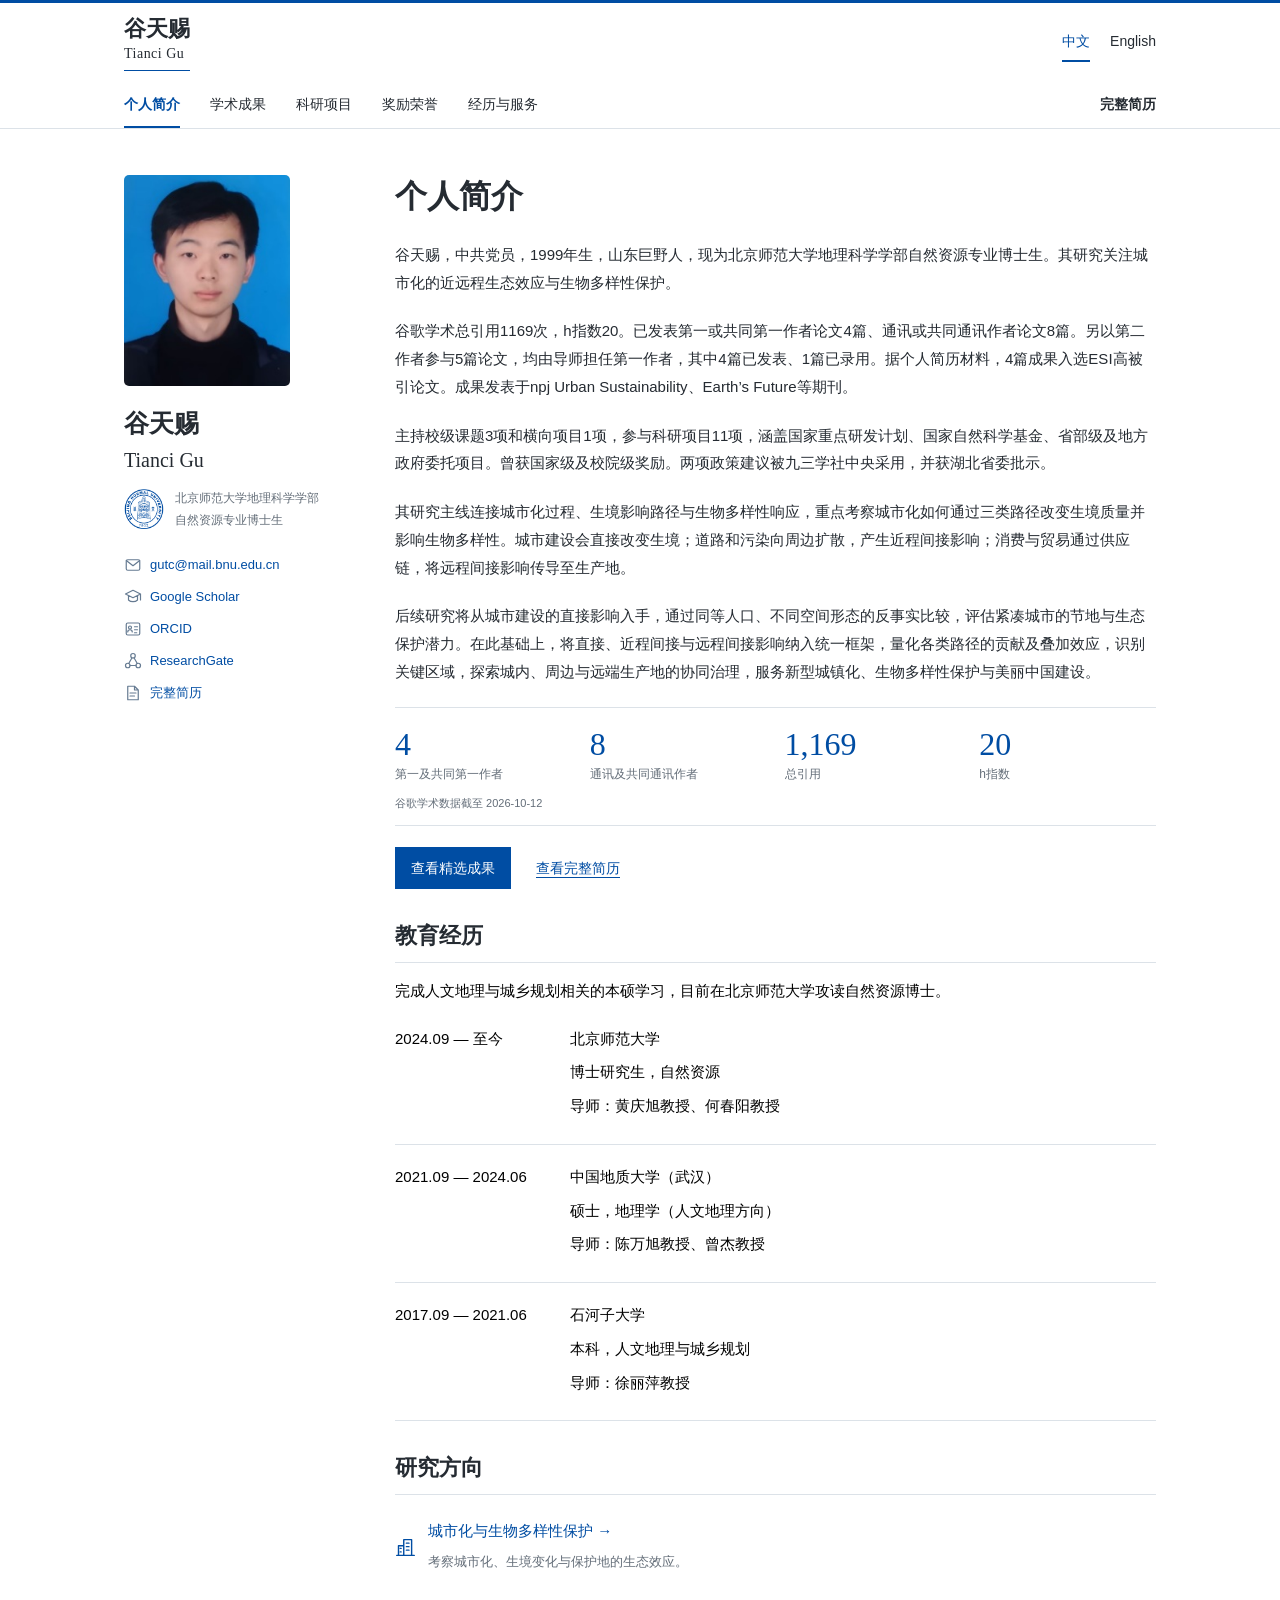
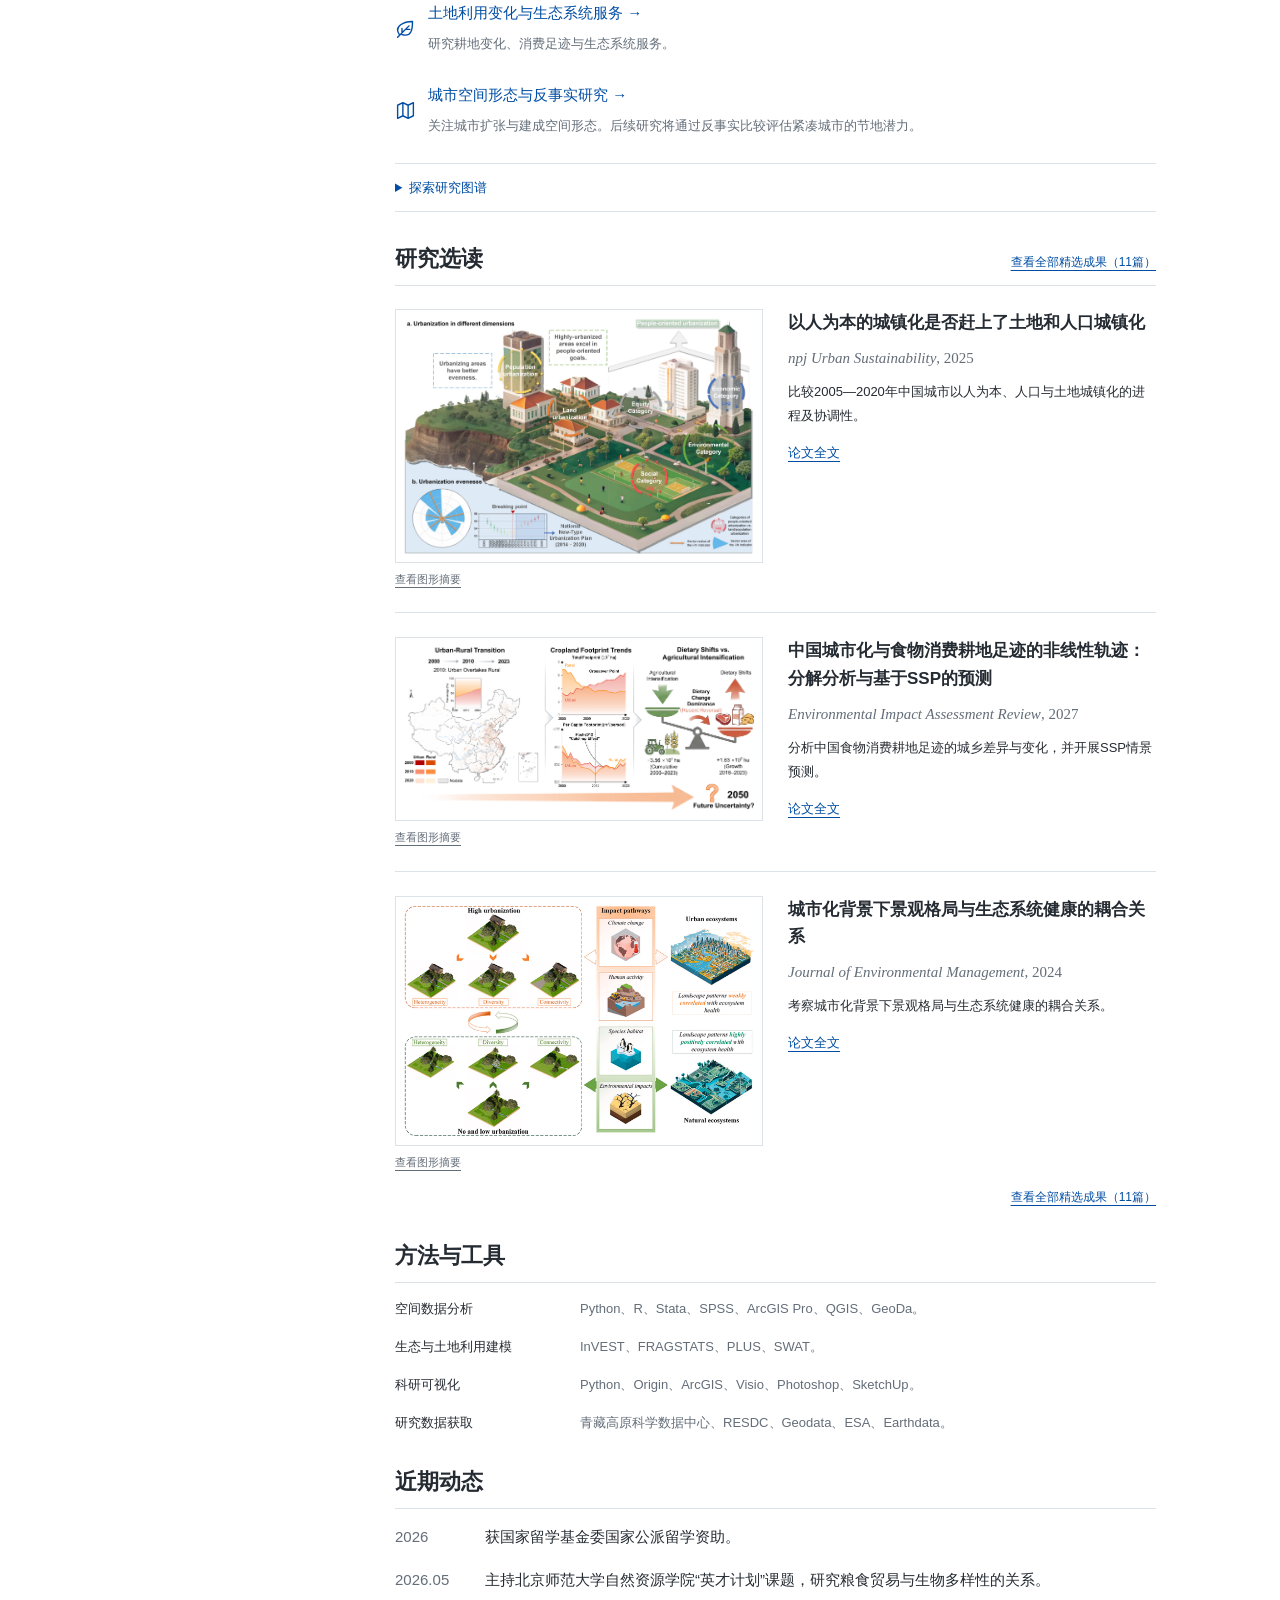
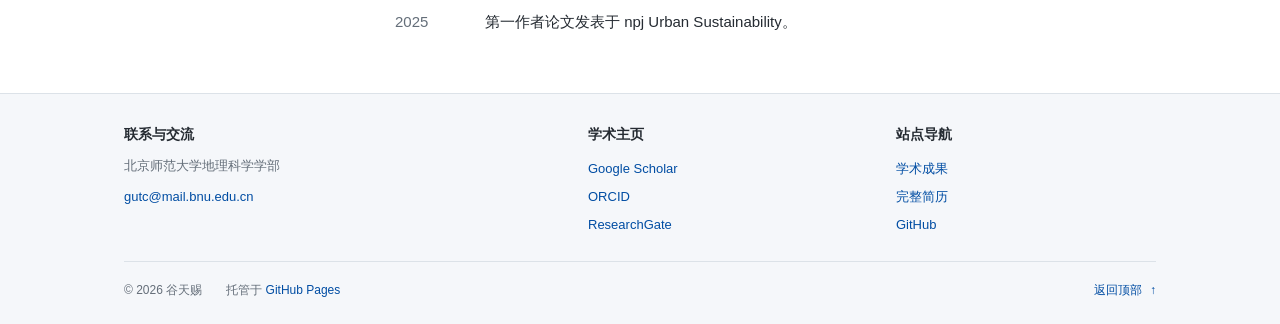
==== commit 7ec75b2a: "feat(publications): show verified CAS ranking distribution" ====
--- a/index.html
+++ b/index.html
@@ -10,12 +10,12 @@
   <meta property="og:type" content="website">
   <link rel="canonical" href="https://sea993.github.io/CV_GUTIANCI/">
   <link rel="icon" href="assets/favicon.svg" type="image/svg+xml">
-  <link rel="stylesheet" href="assets/style.css?v=1791891684807166000">
+  <link rel="stylesheet" href="assets/style.css?v=1791894211326871900">
   <title>谷天赐 个人简介</title>
-  <script src="assets/content.js?v=1791891684807166000" defer></script>
-  <script src="assets/app.js?v=1791891684807166000" defer></script>
+  <script src="assets/content.js?v=1791894211326871900" defer></script>
+  <script src="assets/app.js?v=1791894211326871900" defer></script>
 </head>
-<body id="top" data-page="about" data-asset-version="1791891684807166000">
+<body id="top" data-page="about" data-asset-version="1791894211326871900">
   <a class="skip-link" href="#main" data-i18n="skip">跳到正文</a>
   <header class="site-header">
     <div class="header-inner">
@@ -46,10 +46,9 @@
   </aside>
   <div class="about-main">
     <h1 id="home-title" class="about-title" data-i18n="about">个人简介</h1>
-    <p id="home-short-bio" class="home-short-bio"></p>
+    <div id="home-biography" class="home-biography"></div>
     <div id="home-metrics" class="home-metrics" aria-label="学术成果概览"></div>
     <div class="home-actions"><a class="primary-link" href="publications.html" data-selected-link data-i18n="viewSelected">查看精选成果</a><a href="cv.html" data-page-link="cv" data-i18n="viewCv">查看完整简历</a></div>
-    <details class="full-biography"><summary data-i18n="fullBiography">完整个人介绍</summary><div id="home-biography" class="home-biography"></div></details>
     <section id="education" class="home-education" aria-labelledby="education-title">
       <h2 id="education-title" data-i18n="education">教育经历</h2>
       <p class="page-lead" data-page-summary="education"></p>
@@ -62,7 +61,7 @@
     <h2 data-i18n="skills">方法与工具</h2><dl id="home-methods" class="home-methods"></dl>
     <h2 data-i18n="recentNews">近期动态</h2><ul id="home-news" class="news-list"></ul>
   </div>
-</section><noscript><p>请开启JavaScript浏览网站内容，或<a href="assets/tianci-gu-cv.docx?v=1791891684807166000">下载Word简历</a>。 Enable JavaScript to browse this site, or download the CV.</p></noscript></main>
+</section><noscript><p>请开启JavaScript浏览网站内容，或<a href="assets/tianci-gu-cv.docx?v=1791894211326871900">下载Word简历</a>。 Enable JavaScript to browse this site, or download the CV.</p></noscript></main>
   <footer class="site-footer" id="site-footer">
     <div class="footer-inner">
       <div class="footer-main">
--- a/assets/style.css
+++ b/assets/style.css
@@ -71,7 +71,6 @@
 .profile-sidebar .contact-links { flex-direction: column; align-items: flex-start; font-size: 13px; gap: 10px; }
 .about-title { font: 700 32px/1.35 var(--heading-font); margin: 0 0 23px; }
 .home-biography p { margin-bottom: 21px; }
-.home-short-bio { margin-bottom: 22px; font-size: 16px; line-height: 1.9; }
 .home-metrics { display: grid; grid-template-columns: repeat(4,minmax(0,1fr)); gap: 10px 18px; padding: 18px 0 12px; border-top: 1px solid var(--line); border-bottom: 1px solid var(--line); }
 .home-metrics a { display: flex; flex-direction: column; gap: 3px; text-decoration: none; }
 .home-metrics strong { color: var(--accent); font: 400 32px/1.15 var(--heading-font); font-variant-numeric: tabular-nums; }
@@ -81,9 +80,7 @@
 .home-actions { display: flex; flex-wrap: wrap; align-items: center; gap: 14px 25px; margin: 21px 0 18px; font: 14px/1.6 var(--interface-font); }
 .home-actions .primary-link { padding: 10px 16px; background: var(--accent); color: white; text-decoration: none; }
 .home-actions .primary-link:hover { background: #003b7e; }
-.full-biography summary, .profile-contact summary, .research-map-panel summary { cursor: pointer; color: var(--accent); font: 13px/1.8 var(--interface-font); }
-.full-biography[open] summary { margin-bottom: 18px; }
-.full-biography .home-biography { margin-top: 16px; }
+.profile-contact summary, .research-map-panel summary { cursor: pointer; color: var(--accent); font: 13px/1.8 var(--interface-font); }
 .profile-contact > summary { display: none; }
 .section-heading { display: flex; align-items: baseline; justify-content: space-between; gap: 15px; margin: 31px 0 18px; padding-bottom: 10px; border-bottom: 1px solid var(--line); }
 .section-heading h2 { margin: 0; }
@@ -130,6 +127,28 @@
 .overview-bar:hover .bar-track > span, .overview-bar[aria-pressed="true"] .bar-track > span { background: var(--accent); }
 .overview-bar strong { font-weight: 500; text-align: right; font-variant-numeric: tabular-nums; }
 .overview-note { margin: 15px 0 0; color: var(--muted); font: 12px/1.8 var(--interface-font); }
+.journal-overview { background: #fff; border-top: 1px solid var(--line); border-bottom: 1px solid var(--line); padding: 22px 0 19px; }
+.ranking-heading { display: flex; flex-wrap: wrap; justify-content: space-between; align-items: baseline; gap: 8px 20px; }
+.ranking-heading > span { color: var(--muted); font: 12px/1.7 var(--interface-font); }
+.ranking-layout { display: grid; grid-template-columns: 260px minmax(0,1fr); align-items: center; gap: 55px; max-width: 760px; margin: 3px 0; }
+.ranking-donut { display: block; width: 240px; max-width: 100%; margin: auto; }
+.rank-segment { transition: stroke-width 150ms; }
+.ranking-donut a:hover .rank-segment, .ranking-donut a:focus-visible .rank-segment { stroke-width: 27px; }
+.ranking-donut text { fill: var(--ink); pointer-events: none; }
+.ranking-donut .rank-total { fill: var(--accent); font: 400 44px var(--heading-font); }
+.rank-center-label { font: 12px var(--interface-font); }
+.ranking-legend { display: grid; gap: 10px; }
+.ranking-legend button { display: grid; grid-template-columns: 11px minmax(0,1fr) 34px; align-items: center; gap: 14px; border: 0; padding: 5px 0; background: none; text-align: left; font: 13px/1.6 var(--interface-font); }
+.ranking-legend button:hover, .ranking-legend button[aria-pressed="true"] { color: var(--accent); }
+.rank-swatch { width: 11px; height: 11px; border-radius: 50%; }
+.ranking-legend strong { text-align: right; font: 400 20px/1.3 var(--heading-font); font-variant-numeric: tabular-nums; }
+.ranking-sources { margin-top: 10px; font: 12px/1.8 var(--interface-font); }
+.ranking-sources summary { width: fit-content; cursor: pointer; color: var(--accent); }
+#ranking-method { max-width: 920px; margin: 16px 0 12px; color: var(--muted); }
+.ranking-source-table { overflow-x: auto; }
+.ranking-source-table table { width: 100%; min-width: 550px; border-collapse: collapse; font-size: 12px; }
+.ranking-source-table th, .ranking-source-table td { padding: 7px 15px 7px 0; border-bottom: 1px solid var(--line); text-align: left; font-weight: 400; }
+.ranking-source-table thead th { color: var(--muted); }
 .topic-filters { display: flex; flex-wrap: wrap; gap: 6px 17px; padding: 13px 0; border-top: 1px solid var(--line); margin-bottom: 9px; }
 .topic-filters button { border: 0; padding: 4px 0; background: none; color: var(--muted); font: 12px/1.7 var(--interface-font); }
 .topic-filters button[aria-pressed="true"] { color: var(--accent); text-decoration: underline; text-underline-offset: 5px; }
@@ -305,13 +324,18 @@
   #footer-copyright, .footer-host { grid-column: 1; }
   .site-footer .back-to-top { grid-column: 2; grid-row: 1 / span 2; }
   .about-title { font-size: 25px; margin-bottom: 14px; }
-  .home-short-bio { font-size: 14px; margin-bottom: 18px; }
   .home-metrics { padding-top: 14px; gap: 10px 20px; }
   .home-metrics span { font-size: 11px; }
   .home-actions { gap: 13px 18px; margin: 18px 0 15px; font-size: 13px; }
   .section-heading { display: block; }
   .section-heading > a { display: inline-block; margin-top: 10px; }
   .data-overview { padding: 19px 16px 16px; }
+  .journal-overview { padding: 19px 0 16px; }
+  .ranking-layout { grid-template-columns: 1fr; gap: 9px; }
+  .ranking-heading { margin-bottom: 5px; }
+  .ranking-heading h2 { margin-bottom: 0; }
+  .ranking-donut { width: 220px; }
+  .ranking-legend { gap: 5px; }
   .overview-totals { gap: 12px 20px; }
   .overview-totals button { gap: 7px; }
   .overview-totals span { font-size: 12px; }
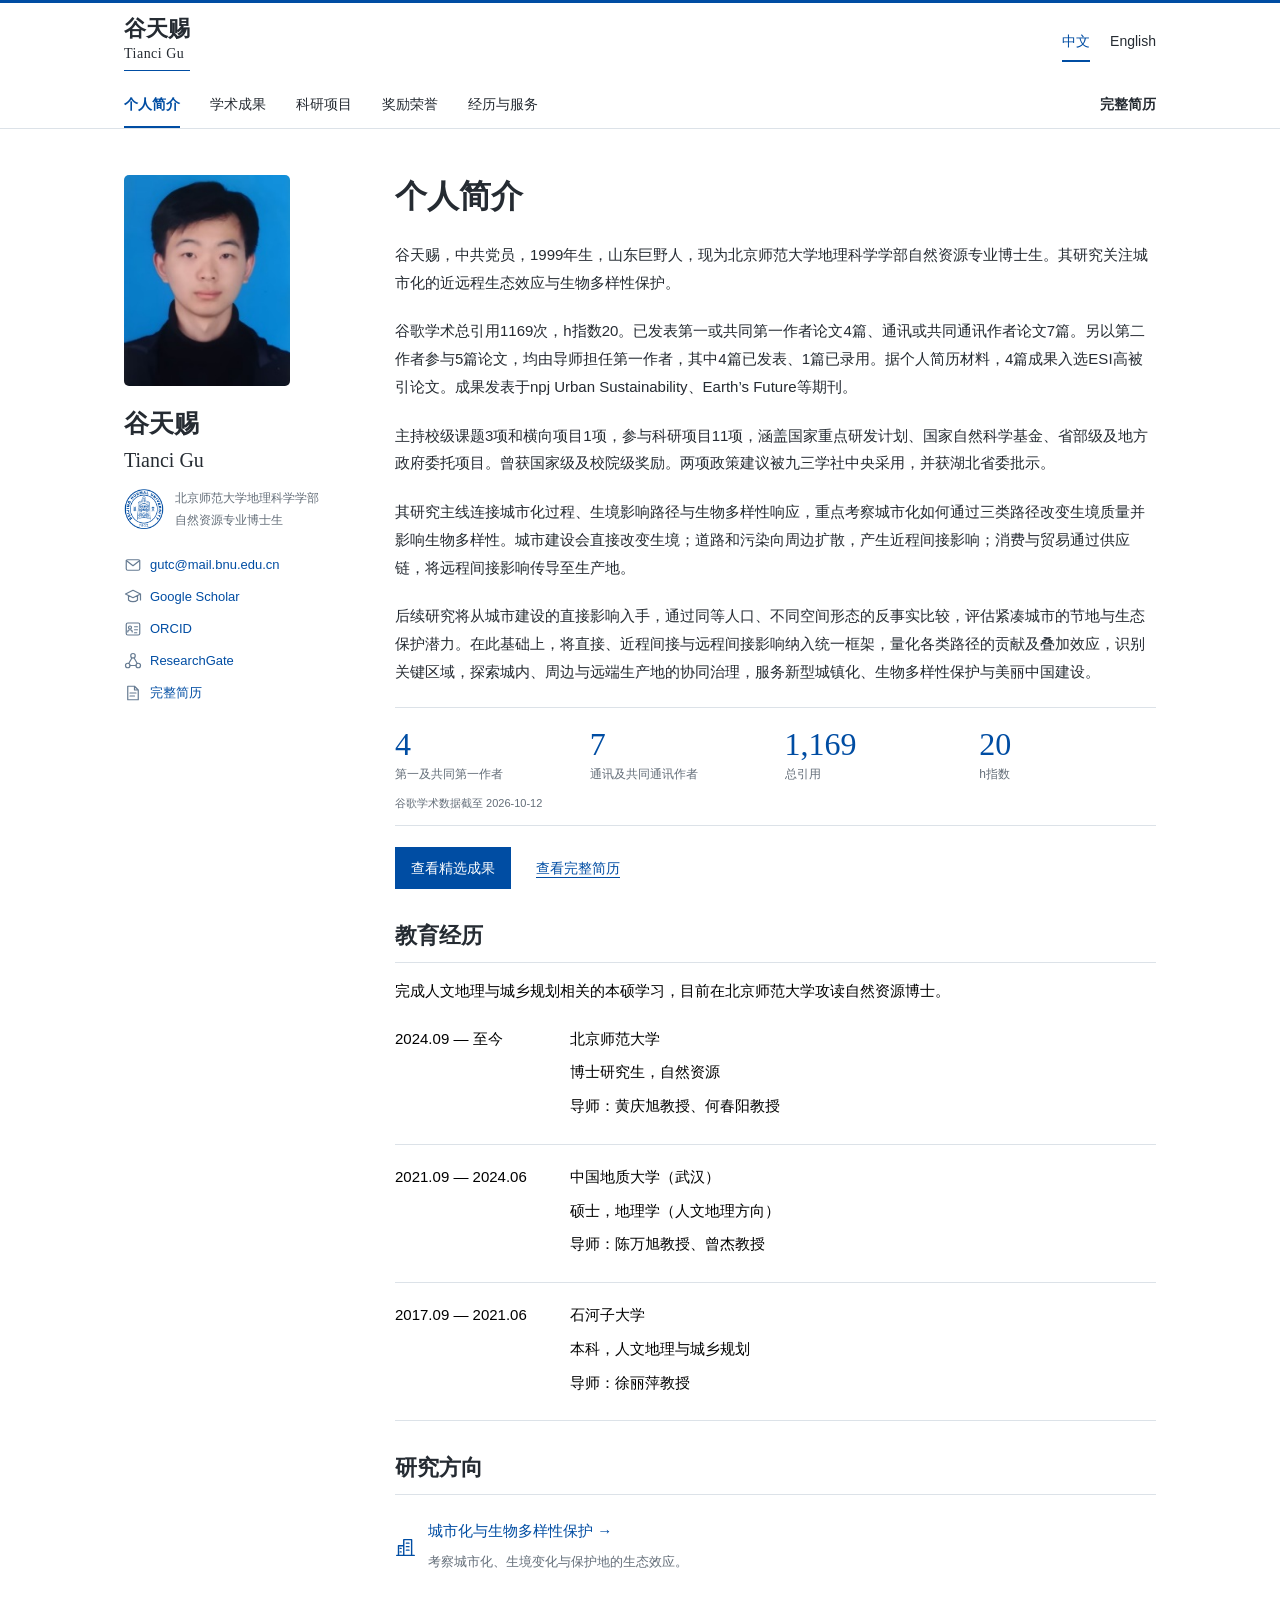
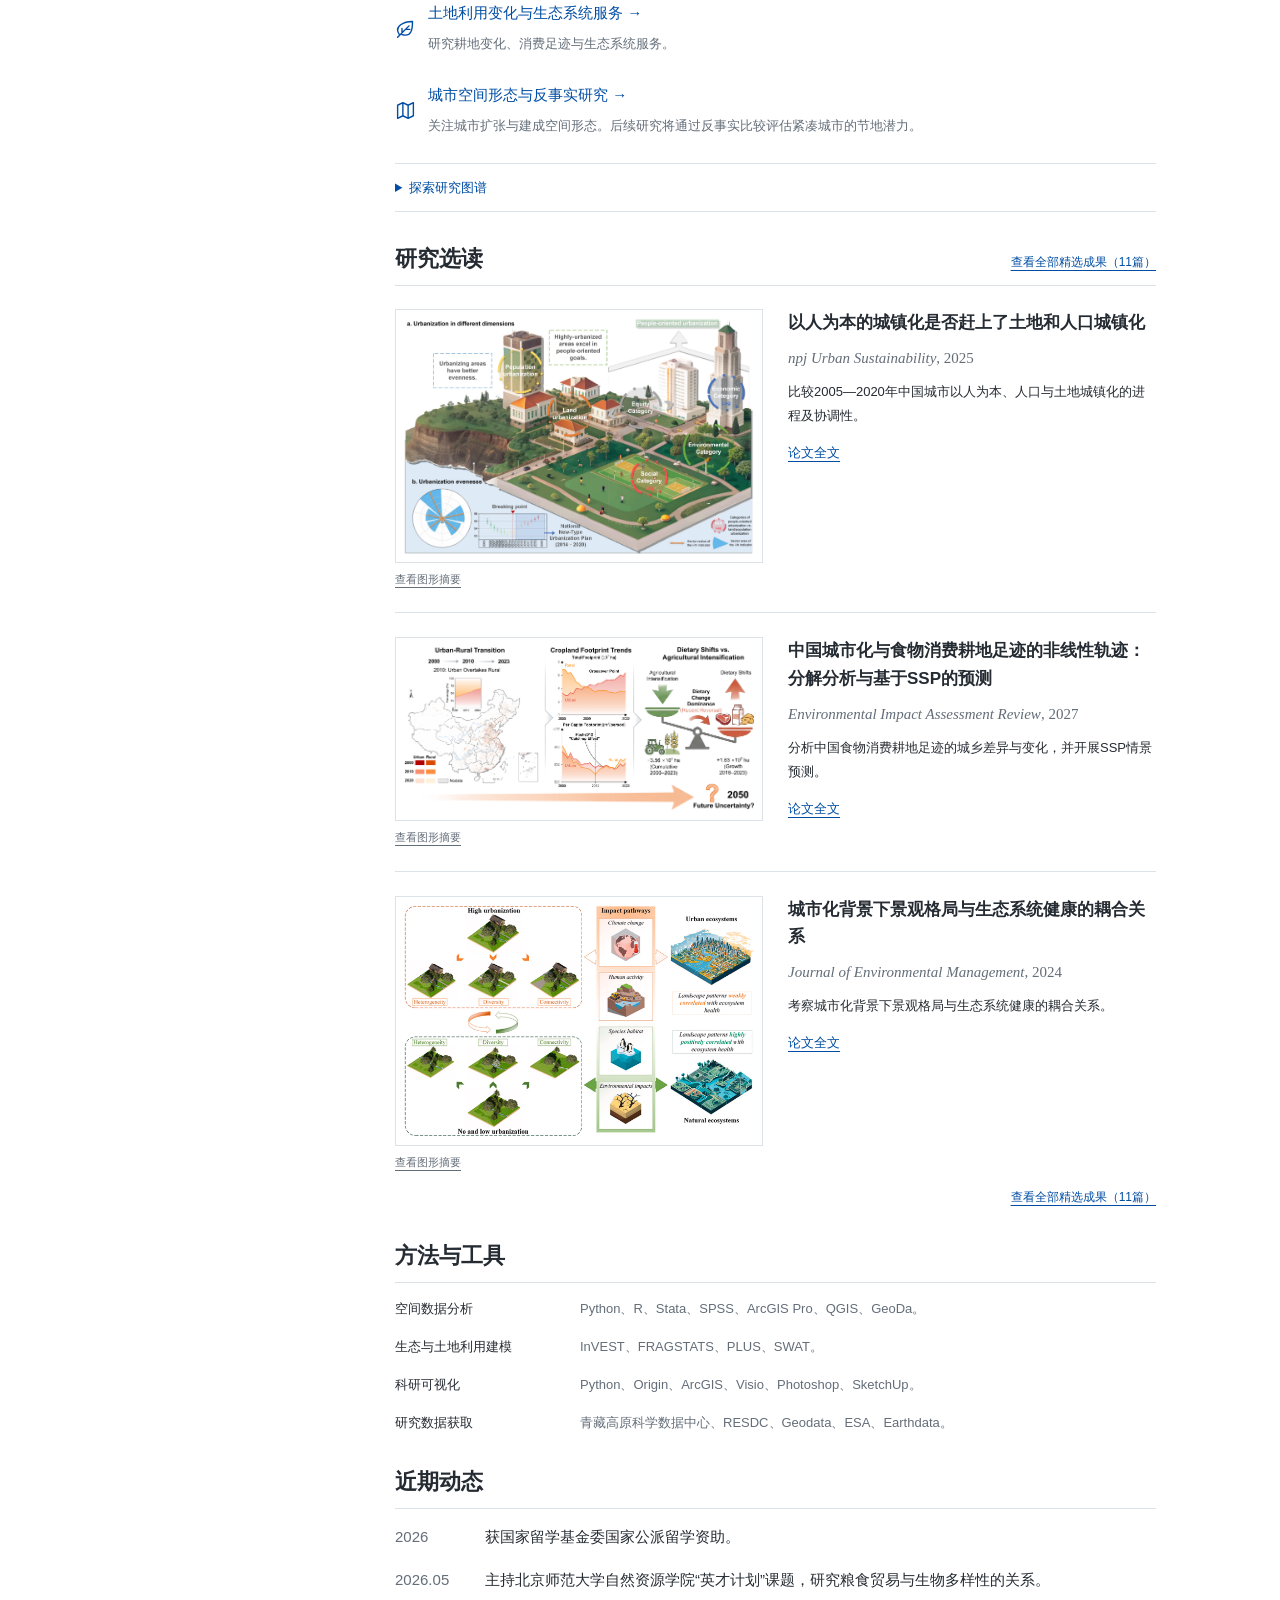
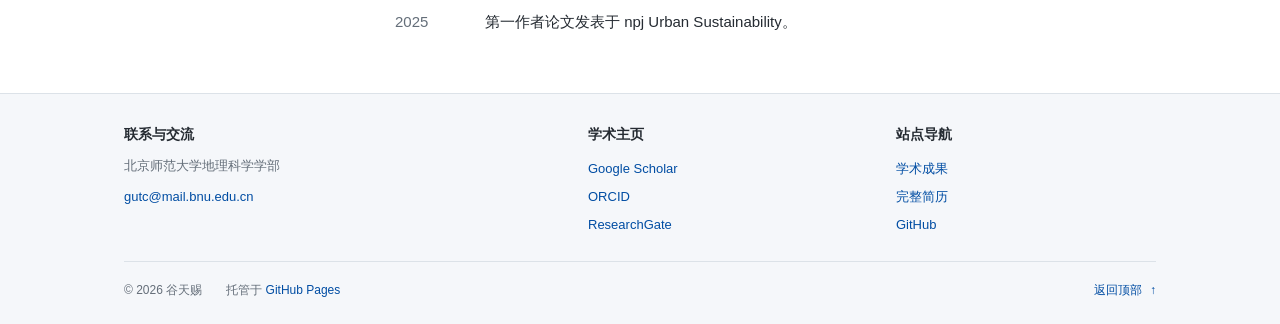
==== commit 43bedd7d: "fix(publications): correct corresponding authors and resume" ====
--- a/index.html
+++ b/index.html
@@ -10,12 +10,12 @@
   <meta property="og:type" content="website">
   <link rel="canonical" href="https://sea993.github.io/CV_GUTIANCI/">
   <link rel="icon" href="assets/favicon.svg" type="image/svg+xml">
-  <link rel="stylesheet" href="assets/style.css?v=1791894211326871900">
+  <link rel="stylesheet" href="assets/style.css?v=1792833914922673100">
   <title>谷天赐 个人简介</title>
-  <script src="assets/content.js?v=1791894211326871900" defer></script>
-  <script src="assets/app.js?v=1791894211326871900" defer></script>
+  <script src="assets/content.js?v=1792833914922673100" defer></script>
+  <script src="assets/app.js?v=1792833914922673100" defer></script>
 </head>
-<body id="top" data-page="about" data-asset-version="1791894211326871900">
+<body id="top" data-page="about" data-asset-version="1792833914922673100">
   <a class="skip-link" href="#main" data-i18n="skip">跳到正文</a>
   <header class="site-header">
     <div class="header-inner">
@@ -61,7 +61,7 @@
     <h2 data-i18n="skills">方法与工具</h2><dl id="home-methods" class="home-methods"></dl>
     <h2 data-i18n="recentNews">近期动态</h2><ul id="home-news" class="news-list"></ul>
   </div>
-</section><noscript><p>请开启JavaScript浏览网站内容，或<a href="assets/tianci-gu-cv.docx?v=1791894211326871900">下载Word简历</a>。 Enable JavaScript to browse this site, or download the CV.</p></noscript></main>
+</section><noscript><p>请开启JavaScript浏览网站内容，或<a href="assets/tianci-gu-cv.docx?v=1792833914922673100">下载Word简历</a>。 Enable JavaScript to browse this site, or download the CV.</p></noscript></main>
   <footer class="site-footer" id="site-footer">
     <div class="footer-inner">
       <div class="footer-main">
--- a/assets/style.css
+++ b/assets/style.css
@@ -142,6 +142,16 @@
 .ranking-legend button:hover, .ranking-legend button[aria-pressed="true"] { color: var(--accent); }
 .rank-swatch { width: 11px; height: 11px; border-radius: 50%; }
 .ranking-legend strong { text-align: right; font: 400 20px/1.3 var(--heading-font); font-variant-numeric: tabular-nums; }
+.chinese-index-summary { display: flex; flex-wrap: wrap; align-items: baseline; gap: 12px 35px; padding-top: 18px; margin-top: 16px; border-top: 1px solid var(--line); }
+.chinese-index-summary h3 { margin: 0; font: 400 13px/1.7 var(--interface-font); color: var(--muted); }
+.chinese-index-summary > div { display: flex; flex-wrap: wrap; gap: 16px 35px; }
+.chinese-index-summary button { display: flex; align-items: baseline; gap: 15px; padding: 0; border: 0; background: none; font: 13px/1.7 var(--interface-font); }
+.chinese-index-summary button:hover, .chinese-index-summary button[aria-pressed="true"] { color: var(--accent); }
+.chinese-index-summary strong { font: 400 23px/1.3 var(--heading-font); font-variant-numeric: tabular-nums; }
+.journal-index { color: var(--muted); }
+.ranking-exclusions { color: var(--muted); margin-bottom: 16px; }
+.ranking-exclusions ul { padding-left: 20px; }
+.ranking-exclusions li { margin-bottom: 6px; }
 .ranking-sources { margin-top: 10px; font: 12px/1.8 var(--interface-font); }
 .ranking-sources summary { width: fit-content; cursor: pointer; color: var(--accent); }
 #ranking-method { max-width: 920px; margin: 16px 0 12px; color: var(--muted); }
